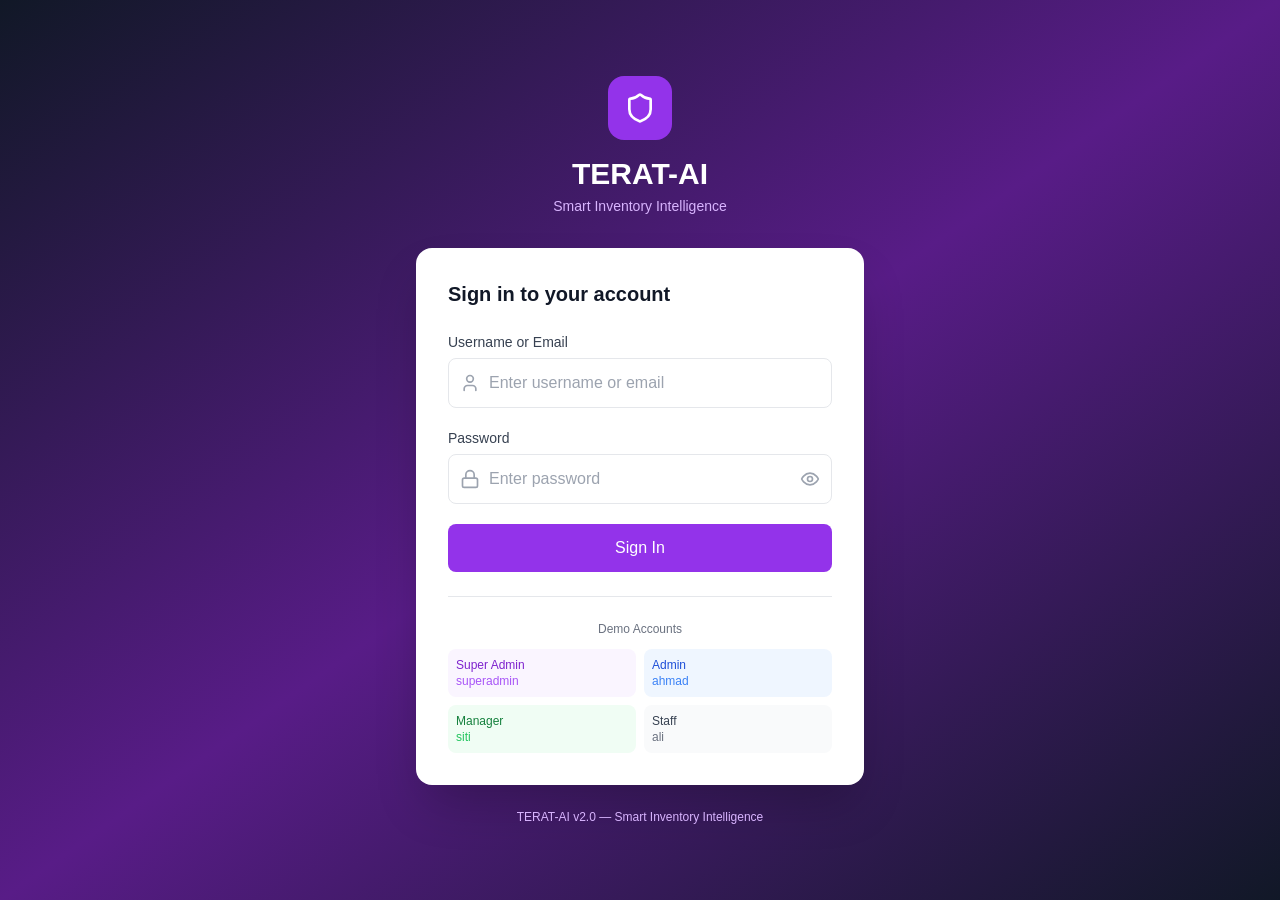
==== teratai/index.html @ 88cf13ba "Add Create Organization modal, gate to Super Admin only" ====
<!DOCTYPE html>
<html lang="en">
  <head>
    <meta charset="UTF-8" />
    <link rel="icon" type="image/svg+xml" href="/teratai/favicon.svg" />
    <meta name="viewport" content="width=device-width, initial-scale=1.0" />
    <title>TERAT-AI V2 - Smart Inventory Intelligence</title>
    <script type="module" crossorigin src="/teratai/assets/index-DJ2nCNmq.js"></script>
    <link rel="stylesheet" crossorigin href="/teratai/assets/index-DhRFrBzZ.css">
  </head>
  <body>
    <div id="root"></div>
  </body>
</html>
---- teratai/assets/index-DhRFrBzZ.css ----
*,:before,:after{--tw-border-spacing-x: 0;--tw-border-spacing-y: 0;--tw-translate-x: 0;--tw-translate-y: 0;--tw-rotate: 0;--tw-skew-x: 0;--tw-skew-y: 0;--tw-scale-x: 1;--tw-scale-y: 1;--tw-pan-x: ;--tw-pan-y: ;--tw-pinch-zoom: ;--tw-scroll-snap-strictness: proximity;--tw-gradient-from-position: ;--tw-gradient-via-position: ;--tw-gradient-to-position: ;--tw-ordinal: ;--tw-slashed-zero: ;--tw-numeric-figure: ;--tw-numeric-spacing: ;--tw-numeric-fraction: ;--tw-ring-inset: ;--tw-ring-offset-width: 0px;--tw-ring-offset-color: #fff;--tw-ring-color: rgb(59 130 246 / .5);--tw-ring-offset-shadow: 0 0 #0000;--tw-ring-shadow: 0 0 #0000;--tw-shadow: 0 0 #0000;--tw-shadow-colored: 0 0 #0000;--tw-blur: ;--tw-brightness: ;--tw-contrast: ;--tw-grayscale: ;--tw-hue-rotate: ;--tw-invert: ;--tw-saturate: ;--tw-sepia: ;--tw-drop-shadow: ;--tw-backdrop-blur: ;--tw-backdrop-brightness: ;--tw-backdrop-contrast: ;--tw-backdrop-grayscale: ;--tw-backdrop-hue-rotate: ;--tw-backdrop-invert: ;--tw-backdrop-opacity: ;--tw-backdrop-saturate: ;--tw-backdrop-sepia: ;--tw-contain-size: ;--tw-contain-layout: ;--tw-contain-paint: ;--tw-contain-style: }::backdrop{--tw-border-spacing-x: 0;--tw-border-spacing-y: 0;--tw-translate-x: 0;--tw-translate-y: 0;--tw-rotate: 0;--tw-skew-x: 0;--tw-skew-y: 0;--tw-scale-x: 1;--tw-scale-y: 1;--tw-pan-x: ;--tw-pan-y: ;--tw-pinch-zoom: ;--tw-scroll-snap-strictness: proximity;--tw-gradient-from-position: ;--tw-gradient-via-position: ;--tw-gradient-to-position: ;--tw-ordinal: ;--tw-slashed-zero: ;--tw-numeric-figure: ;--tw-numeric-spacing: ;--tw-numeric-fraction: ;--tw-ring-inset: ;--tw-ring-offset-width: 0px;--tw-ring-offset-color: #fff;--tw-ring-color: rgb(59 130 246 / .5);--tw-ring-offset-shadow: 0 0 #0000;--tw-ring-shadow: 0 0 #0000;--tw-shadow: 0 0 #0000;--tw-shadow-colored: 0 0 #0000;--tw-blur: ;--tw-brightness: ;--tw-contrast: ;--tw-grayscale: ;--tw-hue-rotate: ;--tw-invert: ;--tw-saturate: ;--tw-sepia: ;--tw-drop-shadow: ;--tw-backdrop-blur: ;--tw-backdrop-brightness: ;--tw-backdrop-contrast: ;--tw-backdrop-grayscale: ;--tw-backdrop-hue-rotate: ;--tw-backdrop-invert: ;--tw-backdrop-opacity: ;--tw-backdrop-saturate: ;--tw-backdrop-sepia: ;--tw-contain-size: ;--tw-contain-layout: ;--tw-contain-paint: ;--tw-contain-style: }*,:before,:after{box-sizing:border-box;border-width:0;border-style:solid;border-color:#e5e7eb}:before,:after{--tw-content: ""}html,:host{line-height:1.5;-webkit-text-size-adjust:100%;-moz-tab-size:4;-o-tab-size:4;tab-size:4;font-family:ui-sans-serif,system-ui,sans-serif,"Apple Color Emoji","Segoe UI Emoji",Segoe UI Symbol,"Noto Color Emoji";font-feature-settings:normal;font-variation-settings:normal;-webkit-tap-highlight-color:transparent}body{margin:0;line-height:inherit}hr{height:0;color:inherit;border-top-width:1px}abbr:where([title]){-webkit-text-decoration:underline dotted;text-decoration:underline dotted}h1,h2,h3,h4,h5,h6{font-size:inherit;font-weight:inherit}a{color:inherit;text-decoration:inherit}b,strong{font-weight:bolder}code,kbd,samp,pre{font-family:ui-monospace,SFMono-Regular,Menlo,Monaco,Consolas,Liberation Mono,Courier New,monospace;font-feature-settings:normal;font-variation-settings:normal;font-size:1em}small{font-size:80%}sub,sup{font-size:75%;line-height:0;position:relative;vertical-align:baseline}sub{bottom:-.25em}sup{top:-.5em}table{text-indent:0;border-color:inherit;border-collapse:collapse}button,input,optgroup,select,textarea{font-family:inherit;font-feature-settings:inherit;font-variation-settings:inherit;font-size:100%;font-weight:inherit;line-height:inherit;letter-spacing:inherit;color:inherit;margin:0;padding:0}button,select{text-transform:none}button,input:where([type=button]),input:where([type=reset]),input:where([type=submit]){-webkit-appearance:button;background-color:transparent;background-image:none}:-moz-focusring{outline:auto}:-moz-ui-invalid{box-shadow:none}progress{vertical-align:baseline}::-webkit-inner-spin-button,::-webkit-outer-spin-button{height:auto}[type=search]{-webkit-appearance:textfield;outline-offset:-2px}::-webkit-search-decoration{-webkit-appearance:none}::-webkit-file-upload-button{-webkit-appearance:button;font:inherit}summary{display:list-item}blockquote,dl,dd,h1,h2,h3,h4,h5,h6,hr,figure,p,pre{margin:0}fieldset{margin:0;padding:0}legend{padding:0}ol,ul,menu{list-style:none;margin:0;padding:0}dialog{padding:0}textarea{resize:vertical}input::-moz-placeholder,textarea::-moz-placeholder{opacity:1;color:#9ca3af}input::placeholder,textarea::placeholder{opacity:1;color:#9ca3af}button,[role=button]{cursor:pointer}:disabled{cursor:default}img,svg,video,canvas,audio,iframe,embed,object{display:block;vertical-align:middle}img,video{max-width:100%;height:auto}[hidden]:where(:not([hidden=until-found])){display:none}.sr-only{position:absolute;width:1px;height:1px;padding:0;margin:-1px;overflow:hidden;clip:rect(0,0,0,0);white-space:nowrap;border-width:0}.pointer-events-none{pointer-events:none}.visible{visibility:visible}.fixed{position:fixed}.absolute{position:absolute}.relative{position:relative}.sticky{position:sticky}.inset-0{top:0;right:0;bottom:0;left:0}.-right-1{right:-.25rem}.-top-1{top:-.25rem}.bottom-6{bottom:1.5rem}.left-0{left:0}.left-3{left:.75rem}.right-2{right:.5rem}.right-3{right:.75rem}.right-6{right:1.5rem}.top-0{top:0}.top-1\/2{top:50%}.z-40{z-index:40}.z-50{z-index:50}.mx-0\.5{margin-left:.125rem;margin-right:.125rem}.mx-4{margin-left:1rem;margin-right:1rem}.mx-auto{margin-left:auto;margin-right:auto}.mb-1{margin-bottom:.25rem}.mb-1\.5{margin-bottom:.375rem}.mb-2{margin-bottom:.5rem}.mb-3{margin-bottom:.75rem}.mb-4{margin-bottom:1rem}.mb-6{margin-bottom:1.5rem}.mb-8{margin-bottom:2rem}.ml-1{margin-left:.25rem}.ml-11{margin-left:2.75rem}.ml-2{margin-left:.5rem}.ml-auto{margin-left:auto}.mr-1{margin-right:.25rem}.mt-0\.5{margin-top:.125rem}.mt-1{margin-top:.25rem}.mt-2{margin-top:.5rem}.mt-3{margin-top:.75rem}.mt-4{margin-top:1rem}.mt-6{margin-top:1.5rem}.block{display:block}.inline-block{display:inline-block}.inline{display:inline}.flex{display:flex}.inline-flex{display:inline-flex}.table{display:table}.grid{display:grid}.hidden{display:none}.aspect-square{aspect-ratio:1 / 1}.h-10{height:2.5rem}.h-12{height:3rem}.h-14{height:3.5rem}.h-16{height:4rem}.h-2{height:.5rem}.h-2\.5{height:.625rem}.h-28{height:7rem}.h-3{height:.75rem}.h-3\.5{height:.875rem}.h-4{height:1rem}.h-5{height:1.25rem}.h-56{height:14rem}.h-6{height:1.5rem}.h-64{height:16rem}.h-8{height:2rem}.h-9{height:2.25rem}.h-\[calc\(100\%-220px\)\]{height:calc(100% - 220px)}.h-full{height:100%}.max-h-32{max-height:8rem}.max-h-40{max-height:10rem}.max-h-64{max-height:16rem}.max-h-96{max-height:24rem}.max-h-\[600px\]{max-height:600px}.max-h-\[700px\]{max-height:700px}.max-h-\[80vh\]{max-height:80vh}.max-h-\[90vh\]{max-height:90vh}.max-h-\[calc\(90vh-140px\)\]{max-height:calc(90vh - 140px)}.min-h-0{min-height:0px}.min-h-screen{min-height:100vh}.w-1\/3{width:33.333333%}.w-10{width:2.5rem}.w-11{width:2.75rem}.w-12{width:3rem}.w-14{width:3.5rem}.w-16{width:4rem}.w-2{width:.5rem}.w-2\.5{width:.625rem}.w-20{width:5rem}.w-24{width:6rem}.w-28{width:7rem}.w-3{width:.75rem}.w-3\.5{width:.875rem}.w-4{width:1rem}.w-5{width:1.25rem}.w-6{width:1.5rem}.w-64{width:16rem}.w-8{width:2rem}.w-9{width:2.25rem}.w-fit{width:-moz-fit-content;width:fit-content}.w-full{width:100%}.min-w-0{min-width:0px}.min-w-\[1\.5rem\]{min-width:1.5rem}.min-w-\[200px\]{min-width:200px}.min-w-full{min-width:100%}.max-w-2xl{max-width:42rem}.max-w-3xl{max-width:48rem}.max-w-\[150px\]{max-width:150px}.max-w-lg{max-width:32rem}.max-w-md{max-width:28rem}.flex-1{flex:1 1 0%}.flex-shrink-0{flex-shrink:0}.-translate-x-full{--tw-translate-x: -100%;transform:translate(var(--tw-translate-x),var(--tw-translate-y)) rotate(var(--tw-rotate)) skew(var(--tw-skew-x)) skewY(var(--tw-skew-y)) scaleX(var(--tw-scale-x)) scaleY(var(--tw-scale-y))}.-translate-y-1\/2{--tw-translate-y: -50%;transform:translate(var(--tw-translate-x),var(--tw-translate-y)) rotate(var(--tw-rotate)) skew(var(--tw-skew-x)) skewY(var(--tw-skew-y)) scaleX(var(--tw-scale-x)) scaleY(var(--tw-scale-y))}.translate-x-0{--tw-translate-x: 0px;transform:translate(var(--tw-translate-x),var(--tw-translate-y)) rotate(var(--tw-rotate)) skew(var(--tw-skew-x)) skewY(var(--tw-skew-y)) scaleX(var(--tw-scale-x)) scaleY(var(--tw-scale-y))}.translate-x-1{--tw-translate-x: .25rem;transform:translate(var(--tw-translate-x),var(--tw-translate-y)) rotate(var(--tw-rotate)) skew(var(--tw-skew-x)) skewY(var(--tw-skew-y)) scaleX(var(--tw-scale-x)) scaleY(var(--tw-scale-y))}.translate-x-6{--tw-translate-x: 1.5rem;transform:translate(var(--tw-translate-x),var(--tw-translate-y)) rotate(var(--tw-rotate)) skew(var(--tw-skew-x)) skewY(var(--tw-skew-y)) scaleX(var(--tw-scale-x)) scaleY(var(--tw-scale-y))}.rotate-180{--tw-rotate: 180deg;transform:translate(var(--tw-translate-x),var(--tw-translate-y)) rotate(var(--tw-rotate)) skew(var(--tw-skew-x)) skewY(var(--tw-skew-y)) scaleX(var(--tw-scale-x)) scaleY(var(--tw-scale-y))}.rotate-45{--tw-rotate: 45deg;transform:translate(var(--tw-translate-x),var(--tw-translate-y)) rotate(var(--tw-rotate)) skew(var(--tw-skew-x)) skewY(var(--tw-skew-y)) scaleX(var(--tw-scale-x)) scaleY(var(--tw-scale-y))}.rotate-90{--tw-rotate: 90deg;transform:translate(var(--tw-translate-x),var(--tw-translate-y)) rotate(var(--tw-rotate)) skew(var(--tw-skew-x)) skewY(var(--tw-skew-y)) scaleX(var(--tw-scale-x)) scaleY(var(--tw-scale-y))}.transform{transform:translate(var(--tw-translate-x),var(--tw-translate-y)) rotate(var(--tw-rotate)) skew(var(--tw-skew-x)) skewY(var(--tw-skew-y)) scaleX(var(--tw-scale-x)) scaleY(var(--tw-scale-y))}@keyframes pulse{50%{opacity:.5}}.animate-pulse{animation:pulse 2s cubic-bezier(.4,0,.6,1) infinite}@keyframes spin{to{transform:rotate(360deg)}}.animate-spin{animation:spin 1s linear infinite}.cursor-not-allowed{cursor:not-allowed}.cursor-pointer{cursor:pointer}.resize-none{resize:none}.appearance-none{-webkit-appearance:none;-moz-appearance:none;appearance:none}.grid-cols-1{grid-template-columns:repeat(1,minmax(0,1fr))}.grid-cols-2{grid-template-columns:repeat(2,minmax(0,1fr))}.grid-cols-3{grid-template-columns:repeat(3,minmax(0,1fr))}.grid-cols-4{grid-template-columns:repeat(4,minmax(0,1fr))}.flex-col{flex-direction:column}.flex-wrap{flex-wrap:wrap}.items-start{align-items:flex-start}.items-center{align-items:center}.justify-end{justify-content:flex-end}.justify-center{justify-content:center}.justify-between{justify-content:space-between}.gap-1{gap:.25rem}.gap-1\.5{gap:.375rem}.gap-2{gap:.5rem}.gap-3{gap:.75rem}.gap-4{gap:1rem}.gap-6{gap:1.5rem}.space-y-1>:not([hidden])~:not([hidden]){--tw-space-y-reverse: 0;margin-top:calc(.25rem * calc(1 - var(--tw-space-y-reverse)));margin-bottom:calc(.25rem * var(--tw-space-y-reverse))}.space-y-2>:not([hidden])~:not([hidden]){--tw-space-y-reverse: 0;margin-top:calc(.5rem * calc(1 - var(--tw-space-y-reverse)));margin-bottom:calc(.5rem * var(--tw-space-y-reverse))}.space-y-2\.5>:not([hidden])~:not([hidden]){--tw-space-y-reverse: 0;margin-top:calc(.625rem * calc(1 - var(--tw-space-y-reverse)));margin-bottom:calc(.625rem * var(--tw-space-y-reverse))}.space-y-3>:not([hidden])~:not([hidden]){--tw-space-y-reverse: 0;margin-top:calc(.75rem * calc(1 - var(--tw-space-y-reverse)));margin-bottom:calc(.75rem * var(--tw-space-y-reverse))}.space-y-4>:not([hidden])~:not([hidden]){--tw-space-y-reverse: 0;margin-top:calc(1rem * calc(1 - var(--tw-space-y-reverse)));margin-bottom:calc(1rem * var(--tw-space-y-reverse))}.space-y-5>:not([hidden])~:not([hidden]){--tw-space-y-reverse: 0;margin-top:calc(1.25rem * calc(1 - var(--tw-space-y-reverse)));margin-bottom:calc(1.25rem * var(--tw-space-y-reverse))}.space-y-6>:not([hidden])~:not([hidden]){--tw-space-y-reverse: 0;margin-top:calc(1.5rem * calc(1 - var(--tw-space-y-reverse)));margin-bottom:calc(1.5rem * var(--tw-space-y-reverse))}.divide-y>:not([hidden])~:not([hidden]){--tw-divide-y-reverse: 0;border-top-width:calc(1px * calc(1 - var(--tw-divide-y-reverse)));border-bottom-width:calc(1px * var(--tw-divide-y-reverse))}.divide-gray-100>:not([hidden])~:not([hidden]){--tw-divide-opacity: 1;border-color:rgb(243 244 246 / var(--tw-divide-opacity, 1))}.divide-gray-200>:not([hidden])~:not([hidden]){--tw-divide-opacity: 1;border-color:rgb(229 231 235 / var(--tw-divide-opacity, 1))}.overflow-auto{overflow:auto}.overflow-hidden{overflow:hidden}.overflow-x-auto{overflow-x:auto}.overflow-y-auto{overflow-y:auto}.truncate{overflow:hidden;text-overflow:ellipsis;white-space:nowrap}.whitespace-nowrap{white-space:nowrap}.break-all{word-break:break-all}.rounded{border-radius:.25rem}.rounded-2xl{border-radius:1rem}.rounded-full{border-radius:9999px}.rounded-lg{border-radius:.5rem}.rounded-xl{border-radius:.75rem}.border{border-width:1px}.border-2{border-width:2px}.border-b{border-bottom-width:1px}.border-b-2{border-bottom-width:2px}.border-l-2{border-left-width:2px}.border-r{border-right-width:1px}.border-t{border-top-width:1px}.border-dashed{border-style:dashed}.border-amber-200{--tw-border-opacity: 1;border-color:rgb(253 230 138 / var(--tw-border-opacity, 1))}.border-blue-200{--tw-border-opacity: 1;border-color:rgb(191 219 254 / var(--tw-border-opacity, 1))}.border-gray-100{--tw-border-opacity: 1;border-color:rgb(243 244 246 / var(--tw-border-opacity, 1))}.border-gray-200{--tw-border-opacity: 1;border-color:rgb(229 231 235 / var(--tw-border-opacity, 1))}.border-gray-200\/50{border-color:#e5e7eb80}.border-gray-300{--tw-border-opacity: 1;border-color:rgb(209 213 219 / var(--tw-border-opacity, 1))}.border-green-200{--tw-border-opacity: 1;border-color:rgb(187 247 208 / var(--tw-border-opacity, 1))}.border-orange-200{--tw-border-opacity: 1;border-color:rgb(254 215 170 / var(--tw-border-opacity, 1))}.border-primary-300{--tw-border-opacity: 1;border-color:rgb(125 211 252 / var(--tw-border-opacity, 1))}.border-primary-500{--tw-border-opacity: 1;border-color:rgb(14 165 233 / var(--tw-border-opacity, 1))}.border-purple-200{--tw-border-opacity: 1;border-color:rgb(233 213 255 / var(--tw-border-opacity, 1))}.border-purple-600{--tw-border-opacity: 1;border-color:rgb(147 51 234 / var(--tw-border-opacity, 1))}.border-red-200{--tw-border-opacity: 1;border-color:rgb(254 202 202 / var(--tw-border-opacity, 1))}.border-transparent{border-color:transparent}.border-l-purple-600{--tw-border-opacity: 1;border-left-color:rgb(147 51 234 / var(--tw-border-opacity, 1))}.bg-amber-100{--tw-bg-opacity: 1;background-color:rgb(254 243 199 / var(--tw-bg-opacity, 1))}.bg-amber-50{--tw-bg-opacity: 1;background-color:rgb(255 251 235 / var(--tw-bg-opacity, 1))}.bg-amber-500{--tw-bg-opacity: 1;background-color:rgb(245 158 11 / var(--tw-bg-opacity, 1))}.bg-amber-600{--tw-bg-opacity: 1;background-color:rgb(217 119 6 / var(--tw-bg-opacity, 1))}.bg-black\/50{background-color:#00000080}.bg-blue-100{--tw-bg-opacity: 1;background-color:rgb(219 234 254 / var(--tw-bg-opacity, 1))}.bg-blue-50{--tw-bg-opacity: 1;background-color:rgb(239 246 255 / var(--tw-bg-opacity, 1))}.bg-blue-500{--tw-bg-opacity: 1;background-color:rgb(59 130 246 / var(--tw-bg-opacity, 1))}.bg-blue-600{--tw-bg-opacity: 1;background-color:rgb(37 99 235 / var(--tw-bg-opacity, 1))}.bg-cyan-50{--tw-bg-opacity: 1;background-color:rgb(236 254 255 / var(--tw-bg-opacity, 1))}.bg-gray-100{--tw-bg-opacity: 1;background-color:rgb(243 244 246 / var(--tw-bg-opacity, 1))}.bg-gray-200{--tw-bg-opacity: 1;background-color:rgb(229 231 235 / var(--tw-bg-opacity, 1))}.bg-gray-300{--tw-bg-opacity: 1;background-color:rgb(209 213 219 / var(--tw-bg-opacity, 1))}.bg-gray-400{--tw-bg-opacity: 1;background-color:rgb(156 163 175 / var(--tw-bg-opacity, 1))}.bg-gray-50{--tw-bg-opacity: 1;background-color:rgb(249 250 251 / var(--tw-bg-opacity, 1))}.bg-gray-50\/50{background-color:#f9fafb80}.bg-gray-600{--tw-bg-opacity: 1;background-color:rgb(75 85 99 / var(--tw-bg-opacity, 1))}.bg-gray-700{--tw-bg-opacity: 1;background-color:rgb(55 65 81 / var(--tw-bg-opacity, 1))}.bg-green-100{--tw-bg-opacity: 1;background-color:rgb(220 252 231 / var(--tw-bg-opacity, 1))}.bg-green-50{--tw-bg-opacity: 1;background-color:rgb(240 253 244 / var(--tw-bg-opacity, 1))}.bg-green-500{--tw-bg-opacity: 1;background-color:rgb(34 197 94 / var(--tw-bg-opacity, 1))}.bg-green-600{--tw-bg-opacity: 1;background-color:rgb(22 163 74 / var(--tw-bg-opacity, 1))}.bg-indigo-100{--tw-bg-opacity: 1;background-color:rgb(224 231 255 / var(--tw-bg-opacity, 1))}.bg-indigo-50{--tw-bg-opacity: 1;background-color:rgb(238 242 255 / var(--tw-bg-opacity, 1))}.bg-indigo-500{--tw-bg-opacity: 1;background-color:rgb(99 102 241 / var(--tw-bg-opacity, 1))}.bg-orange-100{--tw-bg-opacity: 1;background-color:rgb(255 237 213 / var(--tw-bg-opacity, 1))}.bg-orange-50{--tw-bg-opacity: 1;background-color:rgb(255 247 237 / var(--tw-bg-opacity, 1))}.bg-orange-500{--tw-bg-opacity: 1;background-color:rgb(249 115 22 / var(--tw-bg-opacity, 1))}.bg-orange-600{--tw-bg-opacity: 1;background-color:rgb(234 88 12 / var(--tw-bg-opacity, 1))}.bg-pink-500{--tw-bg-opacity: 1;background-color:rgb(236 72 153 / var(--tw-bg-opacity, 1))}.bg-primary-100{--tw-bg-opacity: 1;background-color:rgb(224 242 254 / var(--tw-bg-opacity, 1))}.bg-primary-50{--tw-bg-opacity: 1;background-color:rgb(240 249 255 / var(--tw-bg-opacity, 1))}.bg-primary-50\/50{background-color:#f0f9ff80}.bg-primary-500{--tw-bg-opacity: 1;background-color:rgb(14 165 233 / var(--tw-bg-opacity, 1))}.bg-primary-600{--tw-bg-opacity: 1;background-color:rgb(2 132 199 / var(--tw-bg-opacity, 1))}.bg-purple-100{--tw-bg-opacity: 1;background-color:rgb(243 232 255 / var(--tw-bg-opacity, 1))}.bg-purple-50{--tw-bg-opacity: 1;background-color:rgb(250 245 255 / var(--tw-bg-opacity, 1))}.bg-purple-500{--tw-bg-opacity: 1;background-color:rgb(168 85 247 / var(--tw-bg-opacity, 1))}.bg-purple-600{--tw-bg-opacity: 1;background-color:rgb(147 51 234 / var(--tw-bg-opacity, 1))}.bg-red-100{--tw-bg-opacity: 1;background-color:rgb(254 226 226 / var(--tw-bg-opacity, 1))}.bg-red-50{--tw-bg-opacity: 1;background-color:rgb(254 242 242 / var(--tw-bg-opacity, 1))}.bg-red-500{--tw-bg-opacity: 1;background-color:rgb(239 68 68 / var(--tw-bg-opacity, 1))}.bg-red-600{--tw-bg-opacity: 1;background-color:rgb(220 38 38 / var(--tw-bg-opacity, 1))}.bg-teal-50{--tw-bg-opacity: 1;background-color:rgb(240 253 250 / var(--tw-bg-opacity, 1))}.bg-teal-500{--tw-bg-opacity: 1;background-color:rgb(20 184 166 / var(--tw-bg-opacity, 1))}.bg-white{--tw-bg-opacity: 1;background-color:rgb(255 255 255 / var(--tw-bg-opacity, 1))}.bg-yellow-100{--tw-bg-opacity: 1;background-color:rgb(254 249 195 / var(--tw-bg-opacity, 1))}.bg-yellow-500{--tw-bg-opacity: 1;background-color:rgb(234 179 8 / var(--tw-bg-opacity, 1))}.bg-gradient-to-br{background-image:linear-gradient(to bottom right,var(--tw-gradient-stops))}.bg-gradient-to-r{background-image:linear-gradient(to right,var(--tw-gradient-stops))}.from-gray-900{--tw-gradient-from: #111827 var(--tw-gradient-from-position);--tw-gradient-to: rgb(17 24 39 / 0) var(--tw-gradient-to-position);--tw-gradient-stops: var(--tw-gradient-from), var(--tw-gradient-to)}.from-primary-600{--tw-gradient-from: #0284c7 var(--tw-gradient-from-position);--tw-gradient-to: rgb(2 132 199 / 0) var(--tw-gradient-to-position);--tw-gradient-stops: var(--tw-gradient-from), var(--tw-gradient-to)}.via-purple-900{--tw-gradient-to: rgb(88 28 135 / 0) var(--tw-gradient-to-position);--tw-gradient-stops: var(--tw-gradient-from), #581c87 var(--tw-gradient-via-position), var(--tw-gradient-to)}.to-gray-900{--tw-gradient-to: #111827 var(--tw-gradient-to-position)}.to-primary-700{--tw-gradient-to: #0369a1 var(--tw-gradient-to-position)}.object-cover{-o-object-fit:cover;object-fit:cover}.p-1\.5{padding:.375rem}.p-2{padding:.5rem}.p-3{padding:.75rem}.p-4{padding:1rem}.p-5{padding:1.25rem}.p-6{padding:1.5rem}.p-8{padding:2rem}.px-1{padding-left:.25rem;padding-right:.25rem}.px-1\.5{padding-left:.375rem;padding-right:.375rem}.px-2{padding-left:.5rem;padding-right:.5rem}.px-2\.5{padding-left:.625rem;padding-right:.625rem}.px-3{padding-left:.75rem;padding-right:.75rem}.px-4{padding-left:1rem;padding-right:1rem}.px-5{padding-left:1.25rem;padding-right:1.25rem}.px-6{padding-left:1.5rem;padding-right:1.5rem}.py-0\.5{padding-top:.125rem;padding-bottom:.125rem}.py-1{padding-top:.25rem;padding-bottom:.25rem}.py-1\.5{padding-top:.375rem;padding-bottom:.375rem}.py-12{padding-top:3rem;padding-bottom:3rem}.py-2{padding-top:.5rem;padding-bottom:.5rem}.py-2\.5{padding-top:.625rem;padding-bottom:.625rem}.py-3{padding-top:.75rem;padding-bottom:.75rem}.py-4{padding-top:1rem;padding-bottom:1rem}.py-6{padding-top:1.5rem;padding-bottom:1.5rem}.py-8{padding-top:2rem;padding-bottom:2rem}.pb-4{padding-bottom:1rem}.pl-10{padding-left:2.5rem}.pl-9{padding-left:2.25rem}.pr-10{padding-right:2.5rem}.pr-12{padding-right:3rem}.pr-4{padding-right:1rem}.pr-8{padding-right:2rem}.pt-1{padding-top:.25rem}.pt-2{padding-top:.5rem}.pt-20{padding-top:5rem}.pt-3{padding-top:.75rem}.pt-4{padding-top:1rem}.pt-6{padding-top:1.5rem}.text-left{text-align:left}.text-center{text-align:center}.text-right{text-align:right}.font-mono{font-family:ui-monospace,SFMono-Regular,Menlo,Monaco,Consolas,Liberation Mono,Courier New,monospace}.text-2xl{font-size:1.5rem;line-height:2rem}.text-3xl{font-size:1.875rem;line-height:2.25rem}.text-\[10px\]{font-size:10px}.text-\[11px\]{font-size:11px}.text-base{font-size:1rem;line-height:1.5rem}.text-lg{font-size:1.125rem;line-height:1.75rem}.text-sm{font-size:.875rem;line-height:1.25rem}.text-xl{font-size:1.25rem;line-height:1.75rem}.text-xs{font-size:.75rem;line-height:1rem}.font-bold{font-weight:700}.font-medium{font-weight:500}.font-normal{font-weight:400}.font-semibold{font-weight:600}.uppercase{text-transform:uppercase}.normal-case{text-transform:none}.tracking-wider{letter-spacing:.05em}.text-amber-500{--tw-text-opacity: 1;color:rgb(245 158 11 / var(--tw-text-opacity, 1))}.text-amber-600{--tw-text-opacity: 1;color:rgb(217 119 6 / var(--tw-text-opacity, 1))}.text-amber-700{--tw-text-opacity: 1;color:rgb(180 83 9 / var(--tw-text-opacity, 1))}.text-amber-800{--tw-text-opacity: 1;color:rgb(146 64 14 / var(--tw-text-opacity, 1))}.text-blue-500{--tw-text-opacity: 1;color:rgb(59 130 246 / var(--tw-text-opacity, 1))}.text-blue-600{--tw-text-opacity: 1;color:rgb(37 99 235 / var(--tw-text-opacity, 1))}.text-blue-700{--tw-text-opacity: 1;color:rgb(29 78 216 / var(--tw-text-opacity, 1))}.text-blue-800{--tw-text-opacity: 1;color:rgb(30 64 175 / var(--tw-text-opacity, 1))}.text-blue-900{--tw-text-opacity: 1;color:rgb(30 58 138 / var(--tw-text-opacity, 1))}.text-cyan-500{--tw-text-opacity: 1;color:rgb(6 182 212 / var(--tw-text-opacity, 1))}.text-cyan-600{--tw-text-opacity: 1;color:rgb(8 145 178 / var(--tw-text-opacity, 1))}.text-gray-300{--tw-text-opacity: 1;color:rgb(209 213 219 / var(--tw-text-opacity, 1))}.text-gray-400{--tw-text-opacity: 1;color:rgb(156 163 175 / var(--tw-text-opacity, 1))}.text-gray-500{--tw-text-opacity: 1;color:rgb(107 114 128 / var(--tw-text-opacity, 1))}.text-gray-600{--tw-text-opacity: 1;color:rgb(75 85 99 / var(--tw-text-opacity, 1))}.text-gray-700{--tw-text-opacity: 1;color:rgb(55 65 81 / var(--tw-text-opacity, 1))}.text-gray-800{--tw-text-opacity: 1;color:rgb(31 41 55 / var(--tw-text-opacity, 1))}.text-gray-900{--tw-text-opacity: 1;color:rgb(17 24 39 / var(--tw-text-opacity, 1))}.text-green-500{--tw-text-opacity: 1;color:rgb(34 197 94 / var(--tw-text-opacity, 1))}.text-green-600{--tw-text-opacity: 1;color:rgb(22 163 74 / var(--tw-text-opacity, 1))}.text-green-700{--tw-text-opacity: 1;color:rgb(21 128 61 / var(--tw-text-opacity, 1))}.text-green-800{--tw-text-opacity: 1;color:rgb(22 101 52 / var(--tw-text-opacity, 1))}.text-indigo-500{--tw-text-opacity: 1;color:rgb(99 102 241 / var(--tw-text-opacity, 1))}.text-indigo-600{--tw-text-opacity: 1;color:rgb(79 70 229 / var(--tw-text-opacity, 1))}.text-orange-600{--tw-text-opacity: 1;color:rgb(234 88 12 / var(--tw-text-opacity, 1))}.text-orange-800{--tw-text-opacity: 1;color:rgb(154 52 18 / var(--tw-text-opacity, 1))}.text-orange-900{--tw-text-opacity: 1;color:rgb(124 45 18 / var(--tw-text-opacity, 1))}.text-primary-100{--tw-text-opacity: 1;color:rgb(224 242 254 / var(--tw-text-opacity, 1))}.text-primary-500{--tw-text-opacity: 1;color:rgb(14 165 233 / var(--tw-text-opacity, 1))}.text-primary-600{--tw-text-opacity: 1;color:rgb(2 132 199 / var(--tw-text-opacity, 1))}.text-primary-700{--tw-text-opacity: 1;color:rgb(3 105 161 / var(--tw-text-opacity, 1))}.text-purple-300{--tw-text-opacity: 1;color:rgb(216 180 254 / var(--tw-text-opacity, 1))}.text-purple-500{--tw-text-opacity: 1;color:rgb(168 85 247 / var(--tw-text-opacity, 1))}.text-purple-600{--tw-text-opacity: 1;color:rgb(147 51 234 / var(--tw-text-opacity, 1))}.text-purple-700{--tw-text-opacity: 1;color:rgb(126 34 206 / var(--tw-text-opacity, 1))}.text-purple-800{--tw-text-opacity: 1;color:rgb(107 33 168 / var(--tw-text-opacity, 1))}.text-purple-900{--tw-text-opacity: 1;color:rgb(88 28 135 / var(--tw-text-opacity, 1))}.text-red-200{--tw-text-opacity: 1;color:rgb(254 202 202 / var(--tw-text-opacity, 1))}.text-red-400{--tw-text-opacity: 1;color:rgb(248 113 113 / var(--tw-text-opacity, 1))}.text-red-500{--tw-text-opacity: 1;color:rgb(239 68 68 / var(--tw-text-opacity, 1))}.text-red-600{--tw-text-opacity: 1;color:rgb(220 38 38 / var(--tw-text-opacity, 1))}.text-red-700{--tw-text-opacity: 1;color:rgb(185 28 28 / var(--tw-text-opacity, 1))}.text-red-800{--tw-text-opacity: 1;color:rgb(153 27 27 / var(--tw-text-opacity, 1))}.text-red-900{--tw-text-opacity: 1;color:rgb(127 29 29 / var(--tw-text-opacity, 1))}.text-teal-600{--tw-text-opacity: 1;color:rgb(13 148 136 / var(--tw-text-opacity, 1))}.text-white{--tw-text-opacity: 1;color:rgb(255 255 255 / var(--tw-text-opacity, 1))}.text-yellow-700{--tw-text-opacity: 1;color:rgb(161 98 7 / var(--tw-text-opacity, 1))}.opacity-25{opacity:.25}.opacity-50{opacity:.5}.opacity-75{opacity:.75}.shadow-2xl{--tw-shadow: 0 25px 50px -12px rgb(0 0 0 / .25);--tw-shadow-colored: 0 25px 50px -12px var(--tw-shadow-color);box-shadow:var(--tw-ring-offset-shadow, 0 0 #0000),var(--tw-ring-shadow, 0 0 #0000),var(--tw-shadow)}.shadow-lg{--tw-shadow: 0 10px 15px -3px rgb(0 0 0 / .1), 0 4px 6px -4px rgb(0 0 0 / .1);--tw-shadow-colored: 0 10px 15px -3px var(--tw-shadow-color), 0 4px 6px -4px var(--tw-shadow-color);box-shadow:var(--tw-ring-offset-shadow, 0 0 #0000),var(--tw-ring-shadow, 0 0 #0000),var(--tw-shadow)}.shadow-sm{--tw-shadow: 0 1px 2px 0 rgb(0 0 0 / .05);--tw-shadow-colored: 0 1px 2px 0 var(--tw-shadow-color);box-shadow:var(--tw-ring-offset-shadow, 0 0 #0000),var(--tw-ring-shadow, 0 0 #0000),var(--tw-shadow)}.shadow-xl{--tw-shadow: 0 20px 25px -5px rgb(0 0 0 / .1), 0 8px 10px -6px rgb(0 0 0 / .1);--tw-shadow-colored: 0 20px 25px -5px var(--tw-shadow-color), 0 8px 10px -6px var(--tw-shadow-color);box-shadow:var(--tw-ring-offset-shadow, 0 0 #0000),var(--tw-ring-shadow, 0 0 #0000),var(--tw-shadow)}.outline-none{outline:2px solid transparent;outline-offset:2px}.filter{filter:var(--tw-blur) var(--tw-brightness) var(--tw-contrast) var(--tw-grayscale) var(--tw-hue-rotate) var(--tw-invert) var(--tw-saturate) var(--tw-sepia) var(--tw-drop-shadow)}.transition-all{transition-property:all;transition-timing-function:cubic-bezier(.4,0,.2,1);transition-duration:.15s}.transition-colors{transition-property:color,background-color,border-color,text-decoration-color,fill,stroke;transition-timing-function:cubic-bezier(.4,0,.2,1);transition-duration:.15s}.transition-opacity{transition-property:opacity;transition-timing-function:cubic-bezier(.4,0,.2,1);transition-duration:.15s}.transition-shadow{transition-property:box-shadow;transition-timing-function:cubic-bezier(.4,0,.2,1);transition-duration:.15s}.transition-transform{transition-property:transform;transition-timing-function:cubic-bezier(.4,0,.2,1);transition-duration:.15s}.duration-200{transition-duration:.2s}.ease-in-out{transition-timing-function:cubic-bezier(.4,0,.2,1)}*{margin:0;padding:0;box-sizing:border-box}body{font-family:Inter,-apple-system,BlinkMacSystemFont,Segoe UI,Roboto,Oxygen,Ubuntu,Cantarell,sans-serif;-webkit-font-smoothing:antialiased;-moz-osx-font-smoothing:grayscale}::-webkit-scrollbar{width:8px;height:8px}::-webkit-scrollbar-track{background:#f1f5f9;border-radius:4px}::-webkit-scrollbar-thumb{background:#cbd5e1;border-radius:4px}::-webkit-scrollbar-thumb:hover{background:#94a3b8}.status-critical{border-width:1px;--tw-border-opacity: 1;border-color:rgb(254 202 202 / var(--tw-border-opacity, 1));--tw-bg-opacity: 1;background-color:rgb(254 226 226 / var(--tw-bg-opacity, 1));--tw-text-opacity: 1;color:rgb(153 27 27 / var(--tw-text-opacity, 1))}.status-attention{border-width:1px;--tw-border-opacity: 1;border-color:rgb(253 230 138 / var(--tw-border-opacity, 1));--tw-bg-opacity: 1;background-color:rgb(254 243 199 / var(--tw-bg-opacity, 1));--tw-text-opacity: 1;color:rgb(146 64 14 / var(--tw-text-opacity, 1))}.status-normal{border-width:1px;--tw-border-opacity: 1;border-color:rgb(187 247 208 / var(--tw-border-opacity, 1));--tw-bg-opacity: 1;background-color:rgb(220 252 231 / var(--tw-bg-opacity, 1));--tw-text-opacity: 1;color:rgb(22 101 52 / var(--tw-text-opacity, 1))}@keyframes fadeIn{0%{opacity:0;transform:translateY(-10px)}to{opacity:1;transform:translateY(0)}}.animate-fade-in{animation:fadeIn .3s ease-out}@keyframes pulse{0%,to{opacity:1}50%{opacity:.5}}.animate-pulse-slow{animation:pulse 2s cubic-bezier(.4,0,.6,1) infinite}.card-hover{transition-property:all;transition-timing-function:cubic-bezier(.4,0,.2,1);transition-duration:.2s}.card-hover:hover{--tw-translate-y: -.125rem;transform:translate(var(--tw-translate-x),var(--tw-translate-y)) rotate(var(--tw-rotate)) skew(var(--tw-skew-x)) skewY(var(--tw-skew-y)) scaleX(var(--tw-scale-x)) scaleY(var(--tw-scale-y));--tw-shadow: 0 4px 6px -1px rgb(0 0 0 / .1), 0 2px 4px -2px rgb(0 0 0 / .1);--tw-shadow-colored: 0 4px 6px -1px var(--tw-shadow-color), 0 2px 4px -2px var(--tw-shadow-color);box-shadow:var(--tw-ring-offset-shadow, 0 0 #0000),var(--tw-ring-shadow, 0 0 #0000),var(--tw-shadow)}.table-row-hover{transition-property:color,background-color,border-color,text-decoration-color,fill,stroke;transition-timing-function:cubic-bezier(.4,0,.2,1);transition-duration:.15s}.table-row-hover:hover{--tw-bg-opacity: 1;background-color:rgb(249 250 251 / var(--tw-bg-opacity, 1))}.btn-transition{transition-property:all;transition-duration:.15s;transition-timing-function:cubic-bezier(.4,0,.2,1)}@media (max-width: 1024px){button,a,[role=button]{min-height:44px;min-width:44px}}@media print{.no-print{display:none!important}body{background:#fff}.print-break{page-break-before:always}}.after\:absolute:after{content:var(--tw-content);position:absolute}.after\:left-\[2px\]:after{content:var(--tw-content);left:2px}.after\:top-\[2px\]:after{content:var(--tw-content);top:2px}.after\:h-5:after{content:var(--tw-content);height:1.25rem}.after\:w-5:after{content:var(--tw-content);width:1.25rem}.after\:rounded-full:after{content:var(--tw-content);border-radius:9999px}.after\:border:after{content:var(--tw-content);border-width:1px}.after\:border-gray-300:after{content:var(--tw-content);--tw-border-opacity: 1;border-color:rgb(209 213 219 / var(--tw-border-opacity, 1))}.after\:bg-white:after{content:var(--tw-content);--tw-bg-opacity: 1;background-color:rgb(255 255 255 / var(--tw-bg-opacity, 1))}.after\:transition-all:after{content:var(--tw-content);transition-property:all;transition-timing-function:cubic-bezier(.4,0,.2,1);transition-duration:.15s}.after\:content-\[\'\'\]:after{--tw-content: "";content:var(--tw-content)}.hover\:border-gray-300:hover{--tw-border-opacity: 1;border-color:rgb(209 213 219 / var(--tw-border-opacity, 1))}.hover\:border-primary-300:hover{--tw-border-opacity: 1;border-color:rgb(125 211 252 / var(--tw-border-opacity, 1))}.hover\:border-primary-500:hover{--tw-border-opacity: 1;border-color:rgb(14 165 233 / var(--tw-border-opacity, 1))}.hover\:bg-amber-100:hover{--tw-bg-opacity: 1;background-color:rgb(254 243 199 / var(--tw-bg-opacity, 1))}.hover\:bg-amber-50:hover{--tw-bg-opacity: 1;background-color:rgb(255 251 235 / var(--tw-bg-opacity, 1))}.hover\:bg-amber-700:hover{--tw-bg-opacity: 1;background-color:rgb(180 83 9 / var(--tw-bg-opacity, 1))}.hover\:bg-blue-100:hover{--tw-bg-opacity: 1;background-color:rgb(219 234 254 / var(--tw-bg-opacity, 1))}.hover\:bg-blue-50:hover{--tw-bg-opacity: 1;background-color:rgb(239 246 255 / var(--tw-bg-opacity, 1))}.hover\:bg-blue-700:hover{--tw-bg-opacity: 1;background-color:rgb(29 78 216 / var(--tw-bg-opacity, 1))}.hover\:bg-gray-100:hover{--tw-bg-opacity: 1;background-color:rgb(243 244 246 / var(--tw-bg-opacity, 1))}.hover\:bg-gray-200:hover{--tw-bg-opacity: 1;background-color:rgb(229 231 235 / var(--tw-bg-opacity, 1))}.hover\:bg-gray-50:hover{--tw-bg-opacity: 1;background-color:rgb(249 250 251 / var(--tw-bg-opacity, 1))}.hover\:bg-gray-700:hover{--tw-bg-opacity: 1;background-color:rgb(55 65 81 / var(--tw-bg-opacity, 1))}.hover\:bg-green-100:hover{--tw-bg-opacity: 1;background-color:rgb(220 252 231 / var(--tw-bg-opacity, 1))}.hover\:bg-green-50:hover{--tw-bg-opacity: 1;background-color:rgb(240 253 244 / var(--tw-bg-opacity, 1))}.hover\:bg-green-700:hover{--tw-bg-opacity: 1;background-color:rgb(21 128 61 / var(--tw-bg-opacity, 1))}.hover\:bg-orange-50:hover{--tw-bg-opacity: 1;background-color:rgb(255 247 237 / var(--tw-bg-opacity, 1))}.hover\:bg-orange-700:hover{--tw-bg-opacity: 1;background-color:rgb(194 65 12 / var(--tw-bg-opacity, 1))}.hover\:bg-primary-100:hover{--tw-bg-opacity: 1;background-color:rgb(224 242 254 / var(--tw-bg-opacity, 1))}.hover\:bg-primary-50:hover{--tw-bg-opacity: 1;background-color:rgb(240 249 255 / var(--tw-bg-opacity, 1))}.hover\:bg-primary-700:hover{--tw-bg-opacity: 1;background-color:rgb(3 105 161 / var(--tw-bg-opacity, 1))}.hover\:bg-purple-100:hover{--tw-bg-opacity: 1;background-color:rgb(243 232 255 / var(--tw-bg-opacity, 1))}.hover\:bg-purple-200:hover{--tw-bg-opacity: 1;background-color:rgb(233 213 255 / var(--tw-bg-opacity, 1))}.hover\:bg-purple-50:hover{--tw-bg-opacity: 1;background-color:rgb(250 245 255 / var(--tw-bg-opacity, 1))}.hover\:bg-purple-700:hover{--tw-bg-opacity: 1;background-color:rgb(126 34 206 / var(--tw-bg-opacity, 1))}.hover\:bg-red-100:hover{--tw-bg-opacity: 1;background-color:rgb(254 226 226 / var(--tw-bg-opacity, 1))}.hover\:bg-red-50:hover{--tw-bg-opacity: 1;background-color:rgb(254 242 242 / var(--tw-bg-opacity, 1))}.hover\:bg-red-700:hover{--tw-bg-opacity: 1;background-color:rgb(185 28 28 / var(--tw-bg-opacity, 1))}.hover\:bg-white:hover{--tw-bg-opacity: 1;background-color:rgb(255 255 255 / var(--tw-bg-opacity, 1))}.hover\:text-amber-600:hover{--tw-text-opacity: 1;color:rgb(217 119 6 / var(--tw-text-opacity, 1))}.hover\:text-amber-800:hover{--tw-text-opacity: 1;color:rgb(146 64 14 / var(--tw-text-opacity, 1))}.hover\:text-blue-600:hover{--tw-text-opacity: 1;color:rgb(37 99 235 / var(--tw-text-opacity, 1))}.hover\:text-blue-800:hover{--tw-text-opacity: 1;color:rgb(30 64 175 / var(--tw-text-opacity, 1))}.hover\:text-gray-600:hover{--tw-text-opacity: 1;color:rgb(75 85 99 / var(--tw-text-opacity, 1))}.hover\:text-gray-700:hover{--tw-text-opacity: 1;color:rgb(55 65 81 / var(--tw-text-opacity, 1))}.hover\:text-gray-900:hover{--tw-text-opacity: 1;color:rgb(17 24 39 / var(--tw-text-opacity, 1))}.hover\:text-green-600:hover{--tw-text-opacity: 1;color:rgb(22 163 74 / var(--tw-text-opacity, 1))}.hover\:text-primary-600:hover{--tw-text-opacity: 1;color:rgb(2 132 199 / var(--tw-text-opacity, 1))}.hover\:text-primary-700:hover{--tw-text-opacity: 1;color:rgb(3 105 161 / var(--tw-text-opacity, 1))}.hover\:text-purple-600:hover{--tw-text-opacity: 1;color:rgb(147 51 234 / var(--tw-text-opacity, 1))}.hover\:text-purple-700:hover{--tw-text-opacity: 1;color:rgb(126 34 206 / var(--tw-text-opacity, 1))}.hover\:text-red-600:hover{--tw-text-opacity: 1;color:rgb(220 38 38 / var(--tw-text-opacity, 1))}.hover\:text-red-800:hover{--tw-text-opacity: 1;color:rgb(153 27 27 / var(--tw-text-opacity, 1))}.hover\:opacity-90:hover{opacity:.9}.hover\:shadow-md:hover{--tw-shadow: 0 4px 6px -1px rgb(0 0 0 / .1), 0 2px 4px -2px rgb(0 0 0 / .1);--tw-shadow-colored: 0 4px 6px -1px var(--tw-shadow-color), 0 2px 4px -2px var(--tw-shadow-color);box-shadow:var(--tw-ring-offset-shadow, 0 0 #0000),var(--tw-ring-shadow, 0 0 #0000),var(--tw-shadow)}.hover\:shadow-sm:hover{--tw-shadow: 0 1px 2px 0 rgb(0 0 0 / .05);--tw-shadow-colored: 0 1px 2px 0 var(--tw-shadow-color);box-shadow:var(--tw-ring-offset-shadow, 0 0 #0000),var(--tw-ring-shadow, 0 0 #0000),var(--tw-shadow)}.focus\:border-primary-500:focus{--tw-border-opacity: 1;border-color:rgb(14 165 233 / var(--tw-border-opacity, 1))}.focus\:border-purple-500:focus{--tw-border-opacity: 1;border-color:rgb(168 85 247 / var(--tw-border-opacity, 1))}.focus\:border-transparent:focus{border-color:transparent}.focus\:outline-none:focus{outline:2px solid transparent;outline-offset:2px}.focus\:ring-2:focus{--tw-ring-offset-shadow: var(--tw-ring-inset) 0 0 0 var(--tw-ring-offset-width) var(--tw-ring-offset-color);--tw-ring-shadow: var(--tw-ring-inset) 0 0 0 calc(2px + var(--tw-ring-offset-width)) var(--tw-ring-color);box-shadow:var(--tw-ring-offset-shadow),var(--tw-ring-shadow),var(--tw-shadow, 0 0 #0000)}.focus\:ring-orange-500:focus{--tw-ring-opacity: 1;--tw-ring-color: rgb(249 115 22 / var(--tw-ring-opacity, 1))}.focus\:ring-primary-500:focus{--tw-ring-opacity: 1;--tw-ring-color: rgb(14 165 233 / var(--tw-ring-opacity, 1))}.focus\:ring-purple-500:focus{--tw-ring-opacity: 1;--tw-ring-color: rgb(168 85 247 / var(--tw-ring-opacity, 1))}.focus\:ring-offset-2:focus{--tw-ring-offset-width: 2px}.disabled\:cursor-not-allowed:disabled{cursor:not-allowed}.disabled\:bg-gray-100:disabled{--tw-bg-opacity: 1;background-color:rgb(243 244 246 / var(--tw-bg-opacity, 1))}.disabled\:opacity-50:disabled{opacity:.5}.disabled\:opacity-60:disabled{opacity:.6}.group:hover .group-hover\:text-purple-600{--tw-text-opacity: 1;color:rgb(147 51 234 / var(--tw-text-opacity, 1))}.peer:checked~.peer-checked\:bg-primary-600{--tw-bg-opacity: 1;background-color:rgb(2 132 199 / var(--tw-bg-opacity, 1))}.peer:checked~.peer-checked\:after\:translate-x-full:after{content:var(--tw-content);--tw-translate-x: 100%;transform:translate(var(--tw-translate-x),var(--tw-translate-y)) rotate(var(--tw-rotate)) skew(var(--tw-skew-x)) skewY(var(--tw-skew-y)) scaleX(var(--tw-scale-x)) scaleY(var(--tw-scale-y))}.peer:checked~.peer-checked\:after\:border-white:after{content:var(--tw-content);--tw-border-opacity: 1;border-color:rgb(255 255 255 / var(--tw-border-opacity, 1))}.peer:focus~.peer-focus\:outline-none{outline:2px solid transparent;outline-offset:2px}.peer:focus~.peer-focus\:ring-4{--tw-ring-offset-shadow: var(--tw-ring-inset) 0 0 0 var(--tw-ring-offset-width) var(--tw-ring-offset-color);--tw-ring-shadow: var(--tw-ring-inset) 0 0 0 calc(4px + var(--tw-ring-offset-width)) var(--tw-ring-color);box-shadow:var(--tw-ring-offset-shadow),var(--tw-ring-shadow),var(--tw-shadow, 0 0 #0000)}.peer:focus~.peer-focus\:ring-primary-300{--tw-ring-opacity: 1;--tw-ring-color: rgb(125 211 252 / var(--tw-ring-opacity, 1))}@media (min-width: 640px){.sm\:grid-cols-2{grid-template-columns:repeat(2,minmax(0,1fr))}.sm\:grid-cols-3{grid-template-columns:repeat(3,minmax(0,1fr))}.sm\:grid-cols-4{grid-template-columns:repeat(4,minmax(0,1fr))}.sm\:flex-row{flex-direction:row}.sm\:items-center{align-items:center}.sm\:justify-between{justify-content:space-between}}@media (min-width: 768px){.md\:grid-cols-2{grid-template-columns:repeat(2,minmax(0,1fr))}.md\:grid-cols-3{grid-template-columns:repeat(3,minmax(0,1fr))}}@media (min-width: 1024px){.lg\:bottom-8{bottom:2rem}.lg\:right-8{right:2rem}.lg\:col-span-2{grid-column:span 2 / span 2}.lg\:ml-64{margin-left:16rem}.lg\:block{display:block}.lg\:table-cell{display:table-cell}.lg\:hidden{display:none}.lg\:translate-x-0{--tw-translate-x: 0px;transform:translate(var(--tw-translate-x),var(--tw-translate-y)) rotate(var(--tw-rotate)) skew(var(--tw-skew-x)) skewY(var(--tw-skew-y)) scaleX(var(--tw-scale-x)) scaleY(var(--tw-scale-y))}.lg\:grid-cols-2{grid-template-columns:repeat(2,minmax(0,1fr))}.lg\:grid-cols-3{grid-template-columns:repeat(3,minmax(0,1fr))}.lg\:grid-cols-4{grid-template-columns:repeat(4,minmax(0,1fr))}.lg\:grid-cols-5{grid-template-columns:repeat(5,minmax(0,1fr))}.lg\:flex-row{flex-direction:row}.lg\:items-center{align-items:center}.lg\:gap-4{gap:1rem}.lg\:gap-6{gap:1.5rem}.lg\:p-5{padding:1.25rem}.lg\:p-6{padding:1.5rem}.lg\:p-8{padding:2rem}.lg\:text-3xl{font-size:1.875rem;line-height:2.25rem}.lg\:text-base{font-size:1rem;line-height:1.5rem}.lg\:text-xl{font-size:1.25rem;line-height:1.75rem}}@media (min-width: 1280px){.xl\:table-cell{display:table-cell}.xl\:grid-cols-4{grid-template-columns:repeat(4,minmax(0,1fr))}.xl\:grid-cols-6{grid-template-columns:repeat(6,minmax(0,1fr))}}
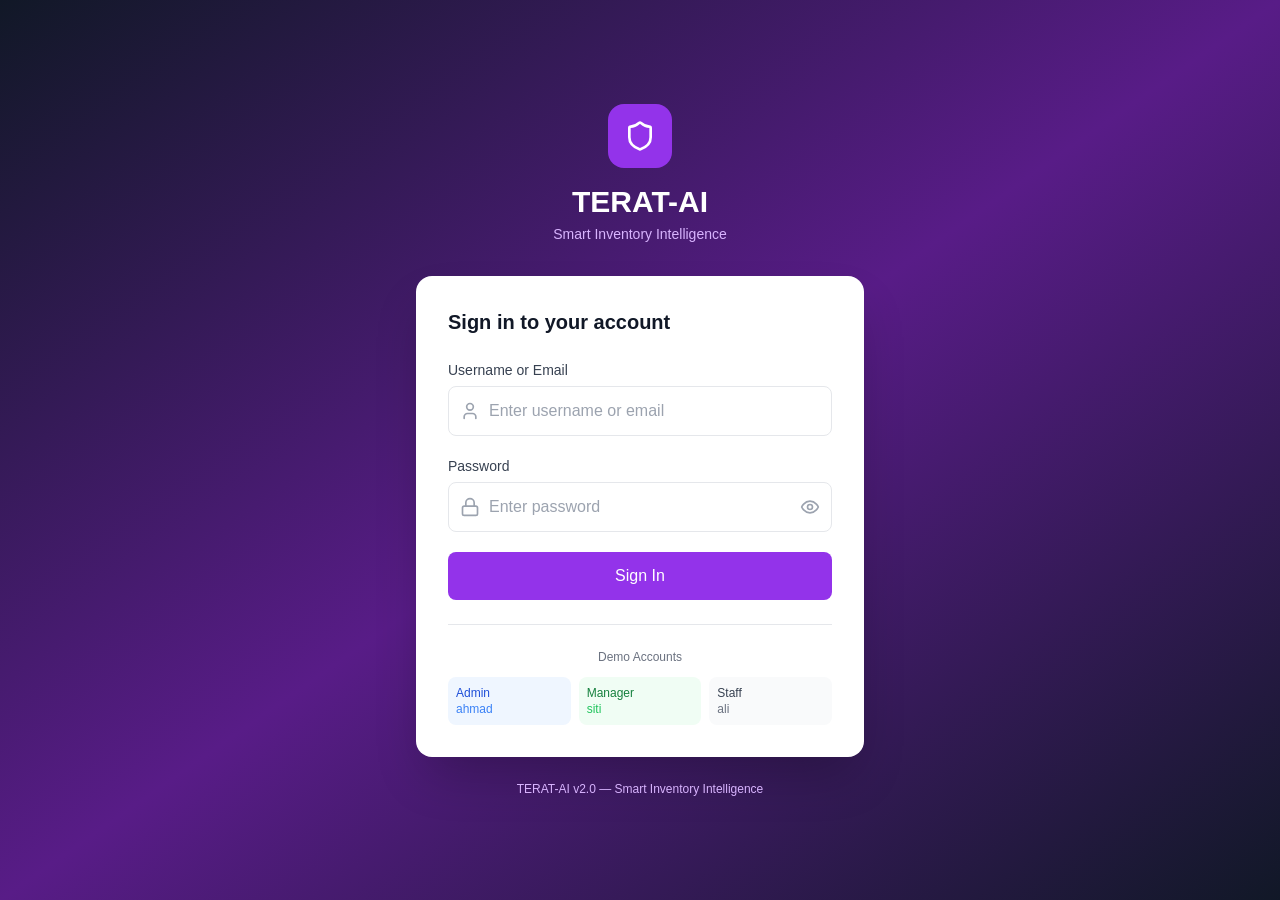
==== commit 2033c218: "Remove Super Admin quick-login button from login page demo accounts" ====
--- a/teratai/index.html
+++ b/teratai/index.html
@@ -5,8 +5,8 @@
     <link rel="icon" type="image/svg+xml" href="/teratai/favicon.svg" />
     <meta name="viewport" content="width=device-width, initial-scale=1.0" />
     <title>TERAT-AI V2 - Smart Inventory Intelligence</title>
-    <script type="module" crossorigin src="/teratai/assets/index-DJ2nCNmq.js"></script>
-    <link rel="stylesheet" crossorigin href="/teratai/assets/index-DhRFrBzZ.css">
+    <script type="module" crossorigin src="/teratai/assets/index-C2MkjXQt.js"></script>
+    <link rel="stylesheet" crossorigin href="/teratai/assets/index-CP67Qr44.css">
   </head>
   <body>
     <div id="root"></div>
--- a/teratai/assets/index-CP67Qr44.css
+++ b/teratai/assets/index-CP67Qr44.css
@@ -0,0 +1 @@
+*,:before,:after{--tw-border-spacing-x: 0;--tw-border-spacing-y: 0;--tw-translate-x: 0;--tw-translate-y: 0;--tw-rotate: 0;--tw-skew-x: 0;--tw-skew-y: 0;--tw-scale-x: 1;--tw-scale-y: 1;--tw-pan-x: ;--tw-pan-y: ;--tw-pinch-zoom: ;--tw-scroll-snap-strictness: proximity;--tw-gradient-from-position: ;--tw-gradient-via-position: ;--tw-gradient-to-position: ;--tw-ordinal: ;--tw-slashed-zero: ;--tw-numeric-figure: ;--tw-numeric-spacing: ;--tw-numeric-fraction: ;--tw-ring-inset: ;--tw-ring-offset-width: 0px;--tw-ring-offset-color: #fff;--tw-ring-color: rgb(59 130 246 / .5);--tw-ring-offset-shadow: 0 0 #0000;--tw-ring-shadow: 0 0 #0000;--tw-shadow: 0 0 #0000;--tw-shadow-colored: 0 0 #0000;--tw-blur: ;--tw-brightness: ;--tw-contrast: ;--tw-grayscale: ;--tw-hue-rotate: ;--tw-invert: ;--tw-saturate: ;--tw-sepia: ;--tw-drop-shadow: ;--tw-backdrop-blur: ;--tw-backdrop-brightness: ;--tw-backdrop-contrast: ;--tw-backdrop-grayscale: ;--tw-backdrop-hue-rotate: ;--tw-backdrop-invert: ;--tw-backdrop-opacity: ;--tw-backdrop-saturate: ;--tw-backdrop-sepia: ;--tw-contain-size: ;--tw-contain-layout: ;--tw-contain-paint: ;--tw-contain-style: }::backdrop{--tw-border-spacing-x: 0;--tw-border-spacing-y: 0;--tw-translate-x: 0;--tw-translate-y: 0;--tw-rotate: 0;--tw-skew-x: 0;--tw-skew-y: 0;--tw-scale-x: 1;--tw-scale-y: 1;--tw-pan-x: ;--tw-pan-y: ;--tw-pinch-zoom: ;--tw-scroll-snap-strictness: proximity;--tw-gradient-from-position: ;--tw-gradient-via-position: ;--tw-gradient-to-position: ;--tw-ordinal: ;--tw-slashed-zero: ;--tw-numeric-figure: ;--tw-numeric-spacing: ;--tw-numeric-fraction: ;--tw-ring-inset: ;--tw-ring-offset-width: 0px;--tw-ring-offset-color: #fff;--tw-ring-color: rgb(59 130 246 / .5);--tw-ring-offset-shadow: 0 0 #0000;--tw-ring-shadow: 0 0 #0000;--tw-shadow: 0 0 #0000;--tw-shadow-colored: 0 0 #0000;--tw-blur: ;--tw-brightness: ;--tw-contrast: ;--tw-grayscale: ;--tw-hue-rotate: ;--tw-invert: ;--tw-saturate: ;--tw-sepia: ;--tw-drop-shadow: ;--tw-backdrop-blur: ;--tw-backdrop-brightness: ;--tw-backdrop-contrast: ;--tw-backdrop-grayscale: ;--tw-backdrop-hue-rotate: ;--tw-backdrop-invert: ;--tw-backdrop-opacity: ;--tw-backdrop-saturate: ;--tw-backdrop-sepia: ;--tw-contain-size: ;--tw-contain-layout: ;--tw-contain-paint: ;--tw-contain-style: }*,:before,:after{box-sizing:border-box;border-width:0;border-style:solid;border-color:#e5e7eb}:before,:after{--tw-content: ""}html,:host{line-height:1.5;-webkit-text-size-adjust:100%;-moz-tab-size:4;-o-tab-size:4;tab-size:4;font-family:ui-sans-serif,system-ui,sans-serif,"Apple Color Emoji","Segoe UI Emoji",Segoe UI Symbol,"Noto Color Emoji";font-feature-settings:normal;font-variation-settings:normal;-webkit-tap-highlight-color:transparent}body{margin:0;line-height:inherit}hr{height:0;color:inherit;border-top-width:1px}abbr:where([title]){-webkit-text-decoration:underline dotted;text-decoration:underline dotted}h1,h2,h3,h4,h5,h6{font-size:inherit;font-weight:inherit}a{color:inherit;text-decoration:inherit}b,strong{font-weight:bolder}code,kbd,samp,pre{font-family:ui-monospace,SFMono-Regular,Menlo,Monaco,Consolas,Liberation Mono,Courier New,monospace;font-feature-settings:normal;font-variation-settings:normal;font-size:1em}small{font-size:80%}sub,sup{font-size:75%;line-height:0;position:relative;vertical-align:baseline}sub{bottom:-.25em}sup{top:-.5em}table{text-indent:0;border-color:inherit;border-collapse:collapse}button,input,optgroup,select,textarea{font-family:inherit;font-feature-settings:inherit;font-variation-settings:inherit;font-size:100%;font-weight:inherit;line-height:inherit;letter-spacing:inherit;color:inherit;margin:0;padding:0}button,select{text-transform:none}button,input:where([type=button]),input:where([type=reset]),input:where([type=submit]){-webkit-appearance:button;background-color:transparent;background-image:none}:-moz-focusring{outline:auto}:-moz-ui-invalid{box-shadow:none}progress{vertical-align:baseline}::-webkit-inner-spin-button,::-webkit-outer-spin-button{height:auto}[type=search]{-webkit-appearance:textfield;outline-offset:-2px}::-webkit-search-decoration{-webkit-appearance:none}::-webkit-file-upload-button{-webkit-appearance:button;font:inherit}summary{display:list-item}blockquote,dl,dd,h1,h2,h3,h4,h5,h6,hr,figure,p,pre{margin:0}fieldset{margin:0;padding:0}legend{padding:0}ol,ul,menu{list-style:none;margin:0;padding:0}dialog{padding:0}textarea{resize:vertical}input::-moz-placeholder,textarea::-moz-placeholder{opacity:1;color:#9ca3af}input::placeholder,textarea::placeholder{opacity:1;color:#9ca3af}button,[role=button]{cursor:pointer}:disabled{cursor:default}img,svg,video,canvas,audio,iframe,embed,object{display:block;vertical-align:middle}img,video{max-width:100%;height:auto}[hidden]:where(:not([hidden=until-found])){display:none}.sr-only{position:absolute;width:1px;height:1px;padding:0;margin:-1px;overflow:hidden;clip:rect(0,0,0,0);white-space:nowrap;border-width:0}.pointer-events-none{pointer-events:none}.visible{visibility:visible}.fixed{position:fixed}.absolute{position:absolute}.relative{position:relative}.sticky{position:sticky}.inset-0{top:0;right:0;bottom:0;left:0}.-right-1{right:-.25rem}.-top-1{top:-.25rem}.bottom-0{bottom:0}.bottom-6{bottom:1.5rem}.left-0{left:0}.left-3{left:.75rem}.right-0{right:0}.right-2{right:.5rem}.right-3{right:.75rem}.right-6{right:1.5rem}.top-0{top:0}.top-1\/2{top:50%}.z-40{z-index:40}.z-50{z-index:50}.z-\[60\]{z-index:60}.z-\[70\]{z-index:70}.col-span-2{grid-column:span 2 / span 2}.-mx-1{margin-left:-.25rem;margin-right:-.25rem}.mx-0\.5{margin-left:.125rem;margin-right:.125rem}.mx-4{margin-left:1rem;margin-right:1rem}.mx-auto{margin-left:auto;margin-right:auto}.mb-1{margin-bottom:.25rem}.mb-1\.5{margin-bottom:.375rem}.mb-2{margin-bottom:.5rem}.mb-3{margin-bottom:.75rem}.mb-4{margin-bottom:1rem}.mb-6{margin-bottom:1.5rem}.mb-8{margin-bottom:2rem}.ml-1{margin-left:.25rem}.ml-11{margin-left:2.75rem}.ml-2{margin-left:.5rem}.ml-auto{margin-left:auto}.mr-1{margin-right:.25rem}.mt-0\.5{margin-top:.125rem}.mt-1{margin-top:.25rem}.mt-1\.5{margin-top:.375rem}.mt-12{margin-top:3rem}.mt-2{margin-top:.5rem}.mt-3{margin-top:.75rem}.mt-4{margin-top:1rem}.mt-6{margin-top:1.5rem}.block{display:block}.inline-block{display:inline-block}.inline{display:inline}.flex{display:flex}.inline-flex{display:inline-flex}.table{display:table}.grid{display:grid}.hidden{display:none}.aspect-square{aspect-ratio:1 / 1}.h-10{height:2.5rem}.h-12{height:3rem}.h-14{height:3.5rem}.h-16{height:4rem}.h-2{height:.5rem}.h-2\.5{height:.625rem}.h-28{height:7rem}.h-3{height:.75rem}.h-3\.5{height:.875rem}.h-4{height:1rem}.h-5{height:1.25rem}.h-56{height:14rem}.h-6{height:1.5rem}.h-64{height:16rem}.h-8{height:2rem}.h-9{height:2.25rem}.h-\[calc\(100\%-220px\)\]{height:calc(100% - 220px)}.h-full{height:100%}.h-px{height:1px}.max-h-32{max-height:8rem}.max-h-40{max-height:10rem}.max-h-64{max-height:16rem}.max-h-72{max-height:18rem}.max-h-96{max-height:24rem}.max-h-\[600px\]{max-height:600px}.max-h-\[700px\]{max-height:700px}.max-h-\[80vh\]{max-height:80vh}.max-h-\[90vh\]{max-height:90vh}.max-h-\[calc\(90vh-140px\)\]{max-height:calc(90vh - 140px)}.min-h-0{min-height:0px}.min-h-screen{min-height:100vh}.w-1\/3{width:33.333333%}.w-10{width:2.5rem}.w-11{width:2.75rem}.w-12{width:3rem}.w-14{width:3.5rem}.w-16{width:4rem}.w-2{width:.5rem}.w-2\.5{width:.625rem}.w-20{width:5rem}.w-24{width:6rem}.w-28{width:7rem}.w-3{width:.75rem}.w-3\.5{width:.875rem}.w-4{width:1rem}.w-5{width:1.25rem}.w-6{width:1.5rem}.w-64{width:16rem}.w-8{width:2rem}.w-9{width:2.25rem}.w-fit{width:-moz-fit-content;width:fit-content}.w-full{width:100%}.min-w-0{min-width:0px}.min-w-4{min-width:1rem}.min-w-\[1\.5rem\]{min-width:1.5rem}.min-w-\[200px\]{min-width:200px}.min-w-\[420px\]{min-width:420px}.min-w-\[460px\]{min-width:460px}.min-w-full{min-width:100%}.max-w-2xl{max-width:42rem}.max-w-3xl{max-width:48rem}.max-w-\[150px\]{max-width:150px}.max-w-lg{max-width:32rem}.max-w-md{max-width:28rem}.max-w-xl{max-width:36rem}.flex-1{flex:1 1 0%}.flex-shrink-0{flex-shrink:0}.-translate-x-full{--tw-translate-x: -100%;transform:translate(var(--tw-translate-x),var(--tw-translate-y)) rotate(var(--tw-rotate)) skew(var(--tw-skew-x)) skewY(var(--tw-skew-y)) scaleX(var(--tw-scale-x)) scaleY(var(--tw-scale-y))}.-translate-y-1\/2{--tw-translate-y: -50%;transform:translate(var(--tw-translate-x),var(--tw-translate-y)) rotate(var(--tw-rotate)) skew(var(--tw-skew-x)) skewY(var(--tw-skew-y)) scaleX(var(--tw-scale-x)) scaleY(var(--tw-scale-y))}.translate-x-0{--tw-translate-x: 0px;transform:translate(var(--tw-translate-x),var(--tw-translate-y)) rotate(var(--tw-rotate)) skew(var(--tw-skew-x)) skewY(var(--tw-skew-y)) scaleX(var(--tw-scale-x)) scaleY(var(--tw-scale-y))}.translate-x-1{--tw-translate-x: .25rem;transform:translate(var(--tw-translate-x),var(--tw-translate-y)) rotate(var(--tw-rotate)) skew(var(--tw-skew-x)) skewY(var(--tw-skew-y)) scaleX(var(--tw-scale-x)) scaleY(var(--tw-scale-y))}.translate-x-6{--tw-translate-x: 1.5rem;transform:translate(var(--tw-translate-x),var(--tw-translate-y)) rotate(var(--tw-rotate)) skew(var(--tw-skew-x)) skewY(var(--tw-skew-y)) scaleX(var(--tw-scale-x)) scaleY(var(--tw-scale-y))}.rotate-180{--tw-rotate: 180deg;transform:translate(var(--tw-translate-x),var(--tw-translate-y)) rotate(var(--tw-rotate)) skew(var(--tw-skew-x)) skewY(var(--tw-skew-y)) scaleX(var(--tw-scale-x)) scaleY(var(--tw-scale-y))}.rotate-45{--tw-rotate: 45deg;transform:translate(var(--tw-translate-x),var(--tw-translate-y)) rotate(var(--tw-rotate)) skew(var(--tw-skew-x)) skewY(var(--tw-skew-y)) scaleX(var(--tw-scale-x)) scaleY(var(--tw-scale-y))}.rotate-90{--tw-rotate: 90deg;transform:translate(var(--tw-translate-x),var(--tw-translate-y)) rotate(var(--tw-rotate)) skew(var(--tw-skew-x)) skewY(var(--tw-skew-y)) scaleX(var(--tw-scale-x)) scaleY(var(--tw-scale-y))}.transform{transform:translate(var(--tw-translate-x),var(--tw-translate-y)) rotate(var(--tw-rotate)) skew(var(--tw-skew-x)) skewY(var(--tw-skew-y)) scaleX(var(--tw-scale-x)) scaleY(var(--tw-scale-y))}@keyframes pulse{50%{opacity:.5}}.animate-pulse{animation:pulse 2s cubic-bezier(.4,0,.6,1) infinite}@keyframes spin{to{transform:rotate(360deg)}}.animate-spin{animation:spin 1s linear infinite}.cursor-not-allowed{cursor:not-allowed}.cursor-pointer{cursor:pointer}.resize-none{resize:none}.appearance-none{-webkit-appearance:none;-moz-appearance:none;appearance:none}.grid-cols-1{grid-template-columns:repeat(1,minmax(0,1fr))}.grid-cols-2{grid-template-columns:repeat(2,minmax(0,1fr))}.grid-cols-3{grid-template-columns:repeat(3,minmax(0,1fr))}.grid-cols-4{grid-template-columns:repeat(4,minmax(0,1fr))}.flex-col{flex-direction:column}.flex-wrap{flex-wrap:wrap}.items-start{align-items:flex-start}.items-center{align-items:center}.justify-end{justify-content:flex-end}.justify-center{justify-content:center}.justify-between{justify-content:space-between}.gap-1{gap:.25rem}.gap-1\.5{gap:.375rem}.gap-2{gap:.5rem}.gap-3{gap:.75rem}.gap-4{gap:1rem}.gap-6{gap:1.5rem}.space-y-1>:not([hidden])~:not([hidden]){--tw-space-y-reverse: 0;margin-top:calc(.25rem * calc(1 - var(--tw-space-y-reverse)));margin-bottom:calc(.25rem * var(--tw-space-y-reverse))}.space-y-2>:not([hidden])~:not([hidden]){--tw-space-y-reverse: 0;margin-top:calc(.5rem * calc(1 - var(--tw-space-y-reverse)));margin-bottom:calc(.5rem * var(--tw-space-y-reverse))}.space-y-2\.5>:not([hidden])~:not([hidden]){--tw-space-y-reverse: 0;margin-top:calc(.625rem * calc(1 - var(--tw-space-y-reverse)));margin-bottom:calc(.625rem * var(--tw-space-y-reverse))}.space-y-3>:not([hidden])~:not([hidden]){--tw-space-y-reverse: 0;margin-top:calc(.75rem * calc(1 - var(--tw-space-y-reverse)));margin-bottom:calc(.75rem * var(--tw-space-y-reverse))}.space-y-4>:not([hidden])~:not([hidden]){--tw-space-y-reverse: 0;margin-top:calc(1rem * calc(1 - var(--tw-space-y-reverse)));margin-bottom:calc(1rem * var(--tw-space-y-reverse))}.space-y-5>:not([hidden])~:not([hidden]){--tw-space-y-reverse: 0;margin-top:calc(1.25rem * calc(1 - var(--tw-space-y-reverse)));margin-bottom:calc(1.25rem * var(--tw-space-y-reverse))}.space-y-6>:not([hidden])~:not([hidden]){--tw-space-y-reverse: 0;margin-top:calc(1.5rem * calc(1 - var(--tw-space-y-reverse)));margin-bottom:calc(1.5rem * var(--tw-space-y-reverse))}.divide-y>:not([hidden])~:not([hidden]){--tw-divide-y-reverse: 0;border-top-width:calc(1px * calc(1 - var(--tw-divide-y-reverse)));border-bottom-width:calc(1px * var(--tw-divide-y-reverse))}.divide-gray-100>:not([hidden])~:not([hidden]){--tw-divide-opacity: 1;border-color:rgb(243 244 246 / var(--tw-divide-opacity, 1))}.divide-gray-200>:not([hidden])~:not([hidden]){--tw-divide-opacity: 1;border-color:rgb(229 231 235 / var(--tw-divide-opacity, 1))}.divide-gray-50>:not([hidden])~:not([hidden]){--tw-divide-opacity: 1;border-color:rgb(249 250 251 / var(--tw-divide-opacity, 1))}.overflow-auto{overflow:auto}.overflow-hidden{overflow:hidden}.overflow-x-auto{overflow-x:auto}.overflow-y-auto{overflow-y:auto}.truncate{overflow:hidden;text-overflow:ellipsis;white-space:nowrap}.whitespace-nowrap{white-space:nowrap}.break-all{word-break:break-all}.rounded{border-radius:.25rem}.rounded-2xl{border-radius:1rem}.rounded-full{border-radius:9999px}.rounded-lg{border-radius:.5rem}.rounded-xl{border-radius:.75rem}.border{border-width:1px}.border-2{border-width:2px}.border-b{border-bottom-width:1px}.border-b-2{border-bottom-width:2px}.border-l-2{border-left-width:2px}.border-r{border-right-width:1px}.border-t{border-top-width:1px}.border-dashed{border-style:dashed}.border-amber-200{--tw-border-opacity: 1;border-color:rgb(253 230 138 / var(--tw-border-opacity, 1))}.border-amber-300{--tw-border-opacity: 1;border-color:rgb(252 211 77 / var(--tw-border-opacity, 1))}.border-blue-200{--tw-border-opacity: 1;border-color:rgb(191 219 254 / var(--tw-border-opacity, 1))}.border-gray-100{--tw-border-opacity: 1;border-color:rgb(243 244 246 / var(--tw-border-opacity, 1))}.border-gray-200{--tw-border-opacity: 1;border-color:rgb(229 231 235 / var(--tw-border-opacity, 1))}.border-gray-200\/50{border-color:#e5e7eb80}.border-gray-300{--tw-border-opacity: 1;border-color:rgb(209 213 219 / var(--tw-border-opacity, 1))}.border-green-200{--tw-border-opacity: 1;border-color:rgb(187 247 208 / var(--tw-border-opacity, 1))}.border-green-300{--tw-border-opacity: 1;border-color:rgb(134 239 172 / var(--tw-border-opacity, 1))}.border-orange-200{--tw-border-opacity: 1;border-color:rgb(254 215 170 / var(--tw-border-opacity, 1))}.border-orange-300{--tw-border-opacity: 1;border-color:rgb(253 186 116 / var(--tw-border-opacity, 1))}.border-primary-300{--tw-border-opacity: 1;border-color:rgb(125 211 252 / var(--tw-border-opacity, 1))}.border-primary-500{--tw-border-opacity: 1;border-color:rgb(14 165 233 / var(--tw-border-opacity, 1))}.border-purple-200{--tw-border-opacity: 1;border-color:rgb(233 213 255 / var(--tw-border-opacity, 1))}.border-purple-400{--tw-border-opacity: 1;border-color:rgb(192 132 252 / var(--tw-border-opacity, 1))}.border-purple-500{--tw-border-opacity: 1;border-color:rgb(168 85 247 / var(--tw-border-opacity, 1))}.border-purple-600{--tw-border-opacity: 1;border-color:rgb(147 51 234 / var(--tw-border-opacity, 1))}.border-red-200{--tw-border-opacity: 1;border-color:rgb(254 202 202 / var(--tw-border-opacity, 1))}.border-transparent{border-color:transparent}.border-yellow-200{--tw-border-opacity: 1;border-color:rgb(254 240 138 / var(--tw-border-opacity, 1))}.border-l-purple-600{--tw-border-opacity: 1;border-left-color:rgb(147 51 234 / var(--tw-border-opacity, 1))}.bg-amber-100{--tw-bg-opacity: 1;background-color:rgb(254 243 199 / var(--tw-bg-opacity, 1))}.bg-amber-50{--tw-bg-opacity: 1;background-color:rgb(255 251 235 / var(--tw-bg-opacity, 1))}.bg-amber-500{--tw-bg-opacity: 1;background-color:rgb(245 158 11 / var(--tw-bg-opacity, 1))}.bg-amber-600{--tw-bg-opacity: 1;background-color:rgb(217 119 6 / var(--tw-bg-opacity, 1))}.bg-black\/50{background-color:#00000080}.bg-blue-100{--tw-bg-opacity: 1;background-color:rgb(219 234 254 / var(--tw-bg-opacity, 1))}.bg-blue-50{--tw-bg-opacity: 1;background-color:rgb(239 246 255 / var(--tw-bg-opacity, 1))}.bg-blue-500{--tw-bg-opacity: 1;background-color:rgb(59 130 246 / var(--tw-bg-opacity, 1))}.bg-blue-600{--tw-bg-opacity: 1;background-color:rgb(37 99 235 / var(--tw-bg-opacity, 1))}.bg-cyan-50{--tw-bg-opacity: 1;background-color:rgb(236 254 255 / var(--tw-bg-opacity, 1))}.bg-gray-100{--tw-bg-opacity: 1;background-color:rgb(243 244 246 / var(--tw-bg-opacity, 1))}.bg-gray-200{--tw-bg-opacity: 1;background-color:rgb(229 231 235 / var(--tw-bg-opacity, 1))}.bg-gray-300{--tw-bg-opacity: 1;background-color:rgb(209 213 219 / var(--tw-bg-opacity, 1))}.bg-gray-400{--tw-bg-opacity: 1;background-color:rgb(156 163 175 / var(--tw-bg-opacity, 1))}.bg-gray-50{--tw-bg-opacity: 1;background-color:rgb(249 250 251 / var(--tw-bg-opacity, 1))}.bg-gray-50\/50{background-color:#f9fafb80}.bg-gray-600{--tw-bg-opacity: 1;background-color:rgb(75 85 99 / var(--tw-bg-opacity, 1))}.bg-gray-700{--tw-bg-opacity: 1;background-color:rgb(55 65 81 / var(--tw-bg-opacity, 1))}.bg-green-100{--tw-bg-opacity: 1;background-color:rgb(220 252 231 / var(--tw-bg-opacity, 1))}.bg-green-50{--tw-bg-opacity: 1;background-color:rgb(240 253 244 / var(--tw-bg-opacity, 1))}.bg-green-500{--tw-bg-opacity: 1;background-color:rgb(34 197 94 / var(--tw-bg-opacity, 1))}.bg-green-600{--tw-bg-opacity: 1;background-color:rgb(22 163 74 / var(--tw-bg-opacity, 1))}.bg-indigo-100{--tw-bg-opacity: 1;background-color:rgb(224 231 255 / var(--tw-bg-opacity, 1))}.bg-indigo-50{--tw-bg-opacity: 1;background-color:rgb(238 242 255 / var(--tw-bg-opacity, 1))}.bg-indigo-500{--tw-bg-opacity: 1;background-color:rgb(99 102 241 / var(--tw-bg-opacity, 1))}.bg-orange-100{--tw-bg-opacity: 1;background-color:rgb(255 237 213 / var(--tw-bg-opacity, 1))}.bg-orange-50{--tw-bg-opacity: 1;background-color:rgb(255 247 237 / var(--tw-bg-opacity, 1))}.bg-orange-500{--tw-bg-opacity: 1;background-color:rgb(249 115 22 / var(--tw-bg-opacity, 1))}.bg-orange-600{--tw-bg-opacity: 1;background-color:rgb(234 88 12 / var(--tw-bg-opacity, 1))}.bg-pink-500{--tw-bg-opacity: 1;background-color:rgb(236 72 153 / var(--tw-bg-opacity, 1))}.bg-primary-100{--tw-bg-opacity: 1;background-color:rgb(224 242 254 / var(--tw-bg-opacity, 1))}.bg-primary-50{--tw-bg-opacity: 1;background-color:rgb(240 249 255 / var(--tw-bg-opacity, 1))}.bg-primary-50\/50{background-color:#f0f9ff80}.bg-primary-500{--tw-bg-opacity: 1;background-color:rgb(14 165 233 / var(--tw-bg-opacity, 1))}.bg-primary-600{--tw-bg-opacity: 1;background-color:rgb(2 132 199 / var(--tw-bg-opacity, 1))}.bg-purple-100{--tw-bg-opacity: 1;background-color:rgb(243 232 255 / var(--tw-bg-opacity, 1))}.bg-purple-50{--tw-bg-opacity: 1;background-color:rgb(250 245 255 / var(--tw-bg-opacity, 1))}.bg-purple-500{--tw-bg-opacity: 1;background-color:rgb(168 85 247 / var(--tw-bg-opacity, 1))}.bg-purple-600{--tw-bg-opacity: 1;background-color:rgb(147 51 234 / var(--tw-bg-opacity, 1))}.bg-red-100{--tw-bg-opacity: 1;background-color:rgb(254 226 226 / var(--tw-bg-opacity, 1))}.bg-red-50{--tw-bg-opacity: 1;background-color:rgb(254 242 242 / var(--tw-bg-opacity, 1))}.bg-red-500{--tw-bg-opacity: 1;background-color:rgb(239 68 68 / var(--tw-bg-opacity, 1))}.bg-red-600{--tw-bg-opacity: 1;background-color:rgb(220 38 38 / var(--tw-bg-opacity, 1))}.bg-teal-50{--tw-bg-opacity: 1;background-color:rgb(240 253 250 / var(--tw-bg-opacity, 1))}.bg-teal-500{--tw-bg-opacity: 1;background-color:rgb(20 184 166 / var(--tw-bg-opacity, 1))}.bg-white{--tw-bg-opacity: 1;background-color:rgb(255 255 255 / var(--tw-bg-opacity, 1))}.bg-white\/60{background-color:#fff9}.bg-yellow-100{--tw-bg-opacity: 1;background-color:rgb(254 249 195 / var(--tw-bg-opacity, 1))}.bg-yellow-50{--tw-bg-opacity: 1;background-color:rgb(254 252 232 / var(--tw-bg-opacity, 1))}.bg-yellow-500{--tw-bg-opacity: 1;background-color:rgb(234 179 8 / var(--tw-bg-opacity, 1))}.bg-gradient-to-br{background-image:linear-gradient(to bottom right,var(--tw-gradient-stops))}.bg-gradient-to-r{background-image:linear-gradient(to right,var(--tw-gradient-stops))}.from-gray-900{--tw-gradient-from: #111827 var(--tw-gradient-from-position);--tw-gradient-to: rgb(17 24 39 / 0) var(--tw-gradient-to-position);--tw-gradient-stops: var(--tw-gradient-from), var(--tw-gradient-to)}.from-primary-600{--tw-gradient-from: #0284c7 var(--tw-gradient-from-position);--tw-gradient-to: rgb(2 132 199 / 0) var(--tw-gradient-to-position);--tw-gradient-stops: var(--tw-gradient-from), var(--tw-gradient-to)}.via-purple-900{--tw-gradient-to: rgb(88 28 135 / 0) var(--tw-gradient-to-position);--tw-gradient-stops: var(--tw-gradient-from), #581c87 var(--tw-gradient-via-position), var(--tw-gradient-to)}.to-gray-900{--tw-gradient-to: #111827 var(--tw-gradient-to-position)}.to-primary-700{--tw-gradient-to: #0369a1 var(--tw-gradient-to-position)}.object-cover{-o-object-fit:cover;object-fit:cover}.p-1{padding:.25rem}.p-1\.5{padding:.375rem}.p-2{padding:.5rem}.p-2\.5{padding:.625rem}.p-3{padding:.75rem}.p-4{padding:1rem}.p-5{padding:1.25rem}.p-6{padding:1.5rem}.p-8{padding:2rem}.px-1{padding-left:.25rem;padding-right:.25rem}.px-1\.5{padding-left:.375rem;padding-right:.375rem}.px-2{padding-left:.5rem;padding-right:.5rem}.px-2\.5{padding-left:.625rem;padding-right:.625rem}.px-3{padding-left:.75rem;padding-right:.75rem}.px-4{padding-left:1rem;padding-right:1rem}.px-5{padding-left:1.25rem;padding-right:1.25rem}.px-6{padding-left:1.5rem;padding-right:1.5rem}.py-0\.5{padding-top:.125rem;padding-bottom:.125rem}.py-1{padding-top:.25rem;padding-bottom:.25rem}.py-1\.5{padding-top:.375rem;padding-bottom:.375rem}.py-12{padding-top:3rem;padding-bottom:3rem}.py-2{padding-top:.5rem;padding-bottom:.5rem}.py-2\.5{padding-top:.625rem;padding-bottom:.625rem}.py-3{padding-top:.75rem;padding-bottom:.75rem}.py-4{padding-top:1rem;padding-bottom:1rem}.py-6{padding-top:1.5rem;padding-bottom:1.5rem}.py-8{padding-top:2rem;padding-bottom:2rem}.pb-24{padding-bottom:6rem}.pb-4{padding-bottom:1rem}.pl-10{padding-left:2.5rem}.pl-3{padding-left:.75rem}.pl-8{padding-left:2rem}.pl-9{padding-left:2.25rem}.pr-1{padding-right:.25rem}.pr-10{padding-right:2.5rem}.pr-12{padding-right:3rem}.pr-2{padding-right:.5rem}.pr-3{padding-right:.75rem}.pr-4{padding-right:1rem}.pr-8{padding-right:2rem}.pt-1{padding-top:.25rem}.pt-2{padding-top:.5rem}.pt-20{padding-top:5rem}.pt-3{padding-top:.75rem}.pt-4{padding-top:1rem}.pt-6{padding-top:1.5rem}.text-left{text-align:left}.text-center{text-align:center}.text-right{text-align:right}.font-mono{font-family:ui-monospace,SFMono-Regular,Menlo,Monaco,Consolas,Liberation Mono,Courier New,monospace}.text-2xl{font-size:1.5rem;line-height:2rem}.text-3xl{font-size:1.875rem;line-height:2.25rem}.text-\[10px\]{font-size:10px}.text-\[11px\]{font-size:11px}.text-base{font-size:1rem;line-height:1.5rem}.text-lg{font-size:1.125rem;line-height:1.75rem}.text-sm{font-size:.875rem;line-height:1.25rem}.text-xl{font-size:1.25rem;line-height:1.75rem}.text-xs{font-size:.75rem;line-height:1rem}.font-bold{font-weight:700}.font-medium{font-weight:500}.font-normal{font-weight:400}.font-semibold{font-weight:600}.uppercase{text-transform:uppercase}.normal-case{text-transform:none}.tracking-wide{letter-spacing:.025em}.tracking-wider{letter-spacing:.05em}.text-amber-500{--tw-text-opacity: 1;color:rgb(245 158 11 / var(--tw-text-opacity, 1))}.text-amber-600{--tw-text-opacity: 1;color:rgb(217 119 6 / var(--tw-text-opacity, 1))}.text-amber-700{--tw-text-opacity: 1;color:rgb(180 83 9 / var(--tw-text-opacity, 1))}.text-amber-800{--tw-text-opacity: 1;color:rgb(146 64 14 / var(--tw-text-opacity, 1))}.text-amber-900{--tw-text-opacity: 1;color:rgb(120 53 15 / var(--tw-text-opacity, 1))}.text-blue-500{--tw-text-opacity: 1;color:rgb(59 130 246 / var(--tw-text-opacity, 1))}.text-blue-600{--tw-text-opacity: 1;color:rgb(37 99 235 / var(--tw-text-opacity, 1))}.text-blue-700{--tw-text-opacity: 1;color:rgb(29 78 216 / var(--tw-text-opacity, 1))}.text-blue-800{--tw-text-opacity: 1;color:rgb(30 64 175 / var(--tw-text-opacity, 1))}.text-blue-900{--tw-text-opacity: 1;color:rgb(30 58 138 / var(--tw-text-opacity, 1))}.text-cyan-500{--tw-text-opacity: 1;color:rgb(6 182 212 / var(--tw-text-opacity, 1))}.text-cyan-600{--tw-text-opacity: 1;color:rgb(8 145 178 / var(--tw-text-opacity, 1))}.text-gray-300{--tw-text-opacity: 1;color:rgb(209 213 219 / var(--tw-text-opacity, 1))}.text-gray-400{--tw-text-opacity: 1;color:rgb(156 163 175 / var(--tw-text-opacity, 1))}.text-gray-500{--tw-text-opacity: 1;color:rgb(107 114 128 / var(--tw-text-opacity, 1))}.text-gray-600{--tw-text-opacity: 1;color:rgb(75 85 99 / var(--tw-text-opacity, 1))}.text-gray-700{--tw-text-opacity: 1;color:rgb(55 65 81 / var(--tw-text-opacity, 1))}.text-gray-800{--tw-text-opacity: 1;color:rgb(31 41 55 / var(--tw-text-opacity, 1))}.text-gray-900{--tw-text-opacity: 1;color:rgb(17 24 39 / var(--tw-text-opacity, 1))}.text-green-500{--tw-text-opacity: 1;color:rgb(34 197 94 / var(--tw-text-opacity, 1))}.text-green-600{--tw-text-opacity: 1;color:rgb(22 163 74 / var(--tw-text-opacity, 1))}.text-green-700{--tw-text-opacity: 1;color:rgb(21 128 61 / var(--tw-text-opacity, 1))}.text-green-800{--tw-text-opacity: 1;color:rgb(22 101 52 / var(--tw-text-opacity, 1))}.text-indigo-500{--tw-text-opacity: 1;color:rgb(99 102 241 / var(--tw-text-opacity, 1))}.text-indigo-600{--tw-text-opacity: 1;color:rgb(79 70 229 / var(--tw-text-opacity, 1))}.text-orange-600{--tw-text-opacity: 1;color:rgb(234 88 12 / var(--tw-text-opacity, 1))}.text-orange-800{--tw-text-opacity: 1;color:rgb(154 52 18 / var(--tw-text-opacity, 1))}.text-orange-900{--tw-text-opacity: 1;color:rgb(124 45 18 / var(--tw-text-opacity, 1))}.text-primary-100{--tw-text-opacity: 1;color:rgb(224 242 254 / var(--tw-text-opacity, 1))}.text-primary-500{--tw-text-opacity: 1;color:rgb(14 165 233 / var(--tw-text-opacity, 1))}.text-primary-600{--tw-text-opacity: 1;color:rgb(2 132 199 / var(--tw-text-opacity, 1))}.text-primary-700{--tw-text-opacity: 1;color:rgb(3 105 161 / var(--tw-text-opacity, 1))}.text-purple-300{--tw-text-opacity: 1;color:rgb(216 180 254 / var(--tw-text-opacity, 1))}.text-purple-500{--tw-text-opacity: 1;color:rgb(168 85 247 / var(--tw-text-opacity, 1))}.text-purple-600{--tw-text-opacity: 1;color:rgb(147 51 234 / var(--tw-text-opacity, 1))}.text-purple-700{--tw-text-opacity: 1;color:rgb(126 34 206 / var(--tw-text-opacity, 1))}.text-purple-800{--tw-text-opacity: 1;color:rgb(107 33 168 / var(--tw-text-opacity, 1))}.text-purple-900{--tw-text-opacity: 1;color:rgb(88 28 135 / var(--tw-text-opacity, 1))}.text-red-200{--tw-text-opacity: 1;color:rgb(254 202 202 / var(--tw-text-opacity, 1))}.text-red-400{--tw-text-opacity: 1;color:rgb(248 113 113 / var(--tw-text-opacity, 1))}.text-red-500{--tw-text-opacity: 1;color:rgb(239 68 68 / var(--tw-text-opacity, 1))}.text-red-600{--tw-text-opacity: 1;color:rgb(220 38 38 / var(--tw-text-opacity, 1))}.text-red-700{--tw-text-opacity: 1;color:rgb(185 28 28 / var(--tw-text-opacity, 1))}.text-red-800{--tw-text-opacity: 1;color:rgb(153 27 27 / var(--tw-text-opacity, 1))}.text-red-900{--tw-text-opacity: 1;color:rgb(127 29 29 / var(--tw-text-opacity, 1))}.text-teal-600{--tw-text-opacity: 1;color:rgb(13 148 136 / var(--tw-text-opacity, 1))}.text-white{--tw-text-opacity: 1;color:rgb(255 255 255 / var(--tw-text-opacity, 1))}.text-yellow-700{--tw-text-opacity: 1;color:rgb(161 98 7 / var(--tw-text-opacity, 1))}.text-yellow-800{--tw-text-opacity: 1;color:rgb(133 77 14 / var(--tw-text-opacity, 1))}.opacity-25{opacity:.25}.opacity-50{opacity:.5}.opacity-60{opacity:.6}.opacity-70{opacity:.7}.opacity-75{opacity:.75}.opacity-80{opacity:.8}.opacity-90{opacity:.9}.shadow-2xl{--tw-shadow: 0 25px 50px -12px rgb(0 0 0 / .25);--tw-shadow-colored: 0 25px 50px -12px var(--tw-shadow-color);box-shadow:var(--tw-ring-offset-shadow, 0 0 #0000),var(--tw-ring-shadow, 0 0 #0000),var(--tw-shadow)}.shadow-lg{--tw-shadow: 0 10px 15px -3px rgb(0 0 0 / .1), 0 4px 6px -4px rgb(0 0 0 / .1);--tw-shadow-colored: 0 10px 15px -3px var(--tw-shadow-color), 0 4px 6px -4px var(--tw-shadow-color);box-shadow:var(--tw-ring-offset-shadow, 0 0 #0000),var(--tw-ring-shadow, 0 0 #0000),var(--tw-shadow)}.shadow-sm{--tw-shadow: 0 1px 2px 0 rgb(0 0 0 / .05);--tw-shadow-colored: 0 1px 2px 0 var(--tw-shadow-color);box-shadow:var(--tw-ring-offset-shadow, 0 0 #0000),var(--tw-ring-shadow, 0 0 #0000),var(--tw-shadow)}.shadow-xl{--tw-shadow: 0 20px 25px -5px rgb(0 0 0 / .1), 0 8px 10px -6px rgb(0 0 0 / .1);--tw-shadow-colored: 0 20px 25px -5px var(--tw-shadow-color), 0 8px 10px -6px var(--tw-shadow-color);box-shadow:var(--tw-ring-offset-shadow, 0 0 #0000),var(--tw-ring-shadow, 0 0 #0000),var(--tw-shadow)}.outline-none{outline:2px solid transparent;outline-offset:2px}.ring-1{--tw-ring-offset-shadow: var(--tw-ring-inset) 0 0 0 var(--tw-ring-offset-width) var(--tw-ring-offset-color);--tw-ring-shadow: var(--tw-ring-inset) 0 0 0 calc(1px + var(--tw-ring-offset-width)) var(--tw-ring-color);box-shadow:var(--tw-ring-offset-shadow),var(--tw-ring-shadow),var(--tw-shadow, 0 0 #0000)}.ring-purple-500{--tw-ring-opacity: 1;--tw-ring-color: rgb(168 85 247 / var(--tw-ring-opacity, 1))}.filter{filter:var(--tw-blur) var(--tw-brightness) var(--tw-contrast) var(--tw-grayscale) var(--tw-hue-rotate) var(--tw-invert) var(--tw-saturate) var(--tw-sepia) var(--tw-drop-shadow)}.transition-all{transition-property:all;transition-timing-function:cubic-bezier(.4,0,.2,1);transition-duration:.15s}.transition-colors{transition-property:color,background-color,border-color,text-decoration-color,fill,stroke;transition-timing-function:cubic-bezier(.4,0,.2,1);transition-duration:.15s}.transition-opacity{transition-property:opacity;transition-timing-function:cubic-bezier(.4,0,.2,1);transition-duration:.15s}.transition-shadow{transition-property:box-shadow;transition-timing-function:cubic-bezier(.4,0,.2,1);transition-duration:.15s}.transition-transform{transition-property:transform;transition-timing-function:cubic-bezier(.4,0,.2,1);transition-duration:.15s}.duration-200{transition-duration:.2s}.ease-in-out{transition-timing-function:cubic-bezier(.4,0,.2,1)}*{margin:0;padding:0;box-sizing:border-box}body{font-family:Inter,-apple-system,BlinkMacSystemFont,Segoe UI,Roboto,Oxygen,Ubuntu,Cantarell,sans-serif;-webkit-font-smoothing:antialiased;-moz-osx-font-smoothing:grayscale}::-webkit-scrollbar{width:8px;height:8px}::-webkit-scrollbar-track{background:#f1f5f9;border-radius:4px}::-webkit-scrollbar-thumb{background:#cbd5e1;border-radius:4px}::-webkit-scrollbar-thumb:hover{background:#94a3b8}.status-critical{border-width:1px;--tw-border-opacity: 1;border-color:rgb(254 202 202 / var(--tw-border-opacity, 1));--tw-bg-opacity: 1;background-color:rgb(254 226 226 / var(--tw-bg-opacity, 1));--tw-text-opacity: 1;color:rgb(153 27 27 / var(--tw-text-opacity, 1))}.status-attention{border-width:1px;--tw-border-opacity: 1;border-color:rgb(253 230 138 / var(--tw-border-opacity, 1));--tw-bg-opacity: 1;background-color:rgb(254 243 199 / var(--tw-bg-opacity, 1));--tw-text-opacity: 1;color:rgb(146 64 14 / var(--tw-text-opacity, 1))}.status-normal{border-width:1px;--tw-border-opacity: 1;border-color:rgb(187 247 208 / var(--tw-border-opacity, 1));--tw-bg-opacity: 1;background-color:rgb(220 252 231 / var(--tw-bg-opacity, 1));--tw-text-opacity: 1;color:rgb(22 101 52 / var(--tw-text-opacity, 1))}@keyframes fadeIn{0%{opacity:0;transform:translateY(-10px)}to{opacity:1;transform:translateY(0)}}.animate-fade-in{animation:fadeIn .3s ease-out}@keyframes pulse{0%,to{opacity:1}50%{opacity:.5}}.animate-pulse-slow{animation:pulse 2s cubic-bezier(.4,0,.6,1) infinite}.card-hover{transition-property:all;transition-timing-function:cubic-bezier(.4,0,.2,1);transition-duration:.2s}.card-hover:hover{--tw-translate-y: -.125rem;transform:translate(var(--tw-translate-x),var(--tw-translate-y)) rotate(var(--tw-rotate)) skew(var(--tw-skew-x)) skewY(var(--tw-skew-y)) scaleX(var(--tw-scale-x)) scaleY(var(--tw-scale-y));--tw-shadow: 0 4px 6px -1px rgb(0 0 0 / .1), 0 2px 4px -2px rgb(0 0 0 / .1);--tw-shadow-colored: 0 4px 6px -1px var(--tw-shadow-color), 0 2px 4px -2px var(--tw-shadow-color);box-shadow:var(--tw-ring-offset-shadow, 0 0 #0000),var(--tw-ring-shadow, 0 0 #0000),var(--tw-shadow)}.table-row-hover{transition-property:color,background-color,border-color,text-decoration-color,fill,stroke;transition-timing-function:cubic-bezier(.4,0,.2,1);transition-duration:.15s}.table-row-hover:hover{--tw-bg-opacity: 1;background-color:rgb(249 250 251 / var(--tw-bg-opacity, 1))}.btn-transition{transition-property:all;transition-duration:.15s;transition-timing-function:cubic-bezier(.4,0,.2,1)}@media (max-width: 1024px){button,a,[role=button]{min-height:44px;min-width:44px}}@media print{.no-print{display:none!important}body{background:#fff}.print-break{page-break-before:always}}.after\:absolute:after{content:var(--tw-content);position:absolute}.after\:left-\[2px\]:after{content:var(--tw-content);left:2px}.after\:top-\[2px\]:after{content:var(--tw-content);top:2px}.after\:h-5:after{content:var(--tw-content);height:1.25rem}.after\:w-5:after{content:var(--tw-content);width:1.25rem}.after\:rounded-full:after{content:var(--tw-content);border-radius:9999px}.after\:border:after{content:var(--tw-content);border-width:1px}.after\:border-gray-300:after{content:var(--tw-content);--tw-border-opacity: 1;border-color:rgb(209 213 219 / var(--tw-border-opacity, 1))}.after\:bg-white:after{content:var(--tw-content);--tw-bg-opacity: 1;background-color:rgb(255 255 255 / var(--tw-bg-opacity, 1))}.after\:transition-all:after{content:var(--tw-content);transition-property:all;transition-timing-function:cubic-bezier(.4,0,.2,1);transition-duration:.15s}.after\:content-\[\'\'\]:after{--tw-content: "";content:var(--tw-content)}.hover\:border-gray-300:hover{--tw-border-opacity: 1;border-color:rgb(209 213 219 / var(--tw-border-opacity, 1))}.hover\:border-primary-300:hover{--tw-border-opacity: 1;border-color:rgb(125 211 252 / var(--tw-border-opacity, 1))}.hover\:border-primary-500:hover{--tw-border-opacity: 1;border-color:rgb(14 165 233 / var(--tw-border-opacity, 1))}.hover\:border-purple-300:hover{--tw-border-opacity: 1;border-color:rgb(216 180 254 / var(--tw-border-opacity, 1))}.hover\:bg-amber-100:hover{--tw-bg-opacity: 1;background-color:rgb(254 243 199 / var(--tw-bg-opacity, 1))}.hover\:bg-amber-50:hover{--tw-bg-opacity: 1;background-color:rgb(255 251 235 / var(--tw-bg-opacity, 1))}.hover\:bg-amber-700:hover{--tw-bg-opacity: 1;background-color:rgb(180 83 9 / var(--tw-bg-opacity, 1))}.hover\:bg-blue-100:hover{--tw-bg-opacity: 1;background-color:rgb(219 234 254 / var(--tw-bg-opacity, 1))}.hover\:bg-blue-50:hover{--tw-bg-opacity: 1;background-color:rgb(239 246 255 / var(--tw-bg-opacity, 1))}.hover\:bg-blue-700:hover{--tw-bg-opacity: 1;background-color:rgb(29 78 216 / var(--tw-bg-opacity, 1))}.hover\:bg-gray-100:hover{--tw-bg-opacity: 1;background-color:rgb(243 244 246 / var(--tw-bg-opacity, 1))}.hover\:bg-gray-200:hover{--tw-bg-opacity: 1;background-color:rgb(229 231 235 / var(--tw-bg-opacity, 1))}.hover\:bg-gray-50:hover{--tw-bg-opacity: 1;background-color:rgb(249 250 251 / var(--tw-bg-opacity, 1))}.hover\:bg-gray-700:hover{--tw-bg-opacity: 1;background-color:rgb(55 65 81 / var(--tw-bg-opacity, 1))}.hover\:bg-green-100:hover{--tw-bg-opacity: 1;background-color:rgb(220 252 231 / var(--tw-bg-opacity, 1))}.hover\:bg-green-50:hover{--tw-bg-opacity: 1;background-color:rgb(240 253 244 / var(--tw-bg-opacity, 1))}.hover\:bg-green-700:hover{--tw-bg-opacity: 1;background-color:rgb(21 128 61 / var(--tw-bg-opacity, 1))}.hover\:bg-orange-50:hover{--tw-bg-opacity: 1;background-color:rgb(255 247 237 / var(--tw-bg-opacity, 1))}.hover\:bg-orange-700:hover{--tw-bg-opacity: 1;background-color:rgb(194 65 12 / var(--tw-bg-opacity, 1))}.hover\:bg-primary-100:hover{--tw-bg-opacity: 1;background-color:rgb(224 242 254 / var(--tw-bg-opacity, 1))}.hover\:bg-primary-50:hover{--tw-bg-opacity: 1;background-color:rgb(240 249 255 / var(--tw-bg-opacity, 1))}.hover\:bg-primary-700:hover{--tw-bg-opacity: 1;background-color:rgb(3 105 161 / var(--tw-bg-opacity, 1))}.hover\:bg-purple-200:hover{--tw-bg-opacity: 1;background-color:rgb(233 213 255 / var(--tw-bg-opacity, 1))}.hover\:bg-purple-50:hover{--tw-bg-opacity: 1;background-color:rgb(250 245 255 / var(--tw-bg-opacity, 1))}.hover\:bg-purple-700:hover{--tw-bg-opacity: 1;background-color:rgb(126 34 206 / var(--tw-bg-opacity, 1))}.hover\:bg-red-100:hover{--tw-bg-opacity: 1;background-color:rgb(254 226 226 / var(--tw-bg-opacity, 1))}.hover\:bg-red-50:hover{--tw-bg-opacity: 1;background-color:rgb(254 242 242 / var(--tw-bg-opacity, 1))}.hover\:bg-red-700:hover{--tw-bg-opacity: 1;background-color:rgb(185 28 28 / var(--tw-bg-opacity, 1))}.hover\:bg-white:hover{--tw-bg-opacity: 1;background-color:rgb(255 255 255 / var(--tw-bg-opacity, 1))}.hover\:text-amber-600:hover{--tw-text-opacity: 1;color:rgb(217 119 6 / var(--tw-text-opacity, 1))}.hover\:text-amber-800:hover{--tw-text-opacity: 1;color:rgb(146 64 14 / var(--tw-text-opacity, 1))}.hover\:text-blue-600:hover{--tw-text-opacity: 1;color:rgb(37 99 235 / var(--tw-text-opacity, 1))}.hover\:text-blue-800:hover{--tw-text-opacity: 1;color:rgb(30 64 175 / var(--tw-text-opacity, 1))}.hover\:text-gray-600:hover{--tw-text-opacity: 1;color:rgb(75 85 99 / var(--tw-text-opacity, 1))}.hover\:text-gray-700:hover{--tw-text-opacity: 1;color:rgb(55 65 81 / var(--tw-text-opacity, 1))}.hover\:text-gray-900:hover{--tw-text-opacity: 1;color:rgb(17 24 39 / var(--tw-text-opacity, 1))}.hover\:text-green-600:hover{--tw-text-opacity: 1;color:rgb(22 163 74 / var(--tw-text-opacity, 1))}.hover\:text-primary-600:hover{--tw-text-opacity: 1;color:rgb(2 132 199 / var(--tw-text-opacity, 1))}.hover\:text-primary-700:hover{--tw-text-opacity: 1;color:rgb(3 105 161 / var(--tw-text-opacity, 1))}.hover\:text-purple-600:hover{--tw-text-opacity: 1;color:rgb(147 51 234 / var(--tw-text-opacity, 1))}.hover\:text-purple-700:hover{--tw-text-opacity: 1;color:rgb(126 34 206 / var(--tw-text-opacity, 1))}.hover\:text-red-600:hover{--tw-text-opacity: 1;color:rgb(220 38 38 / var(--tw-text-opacity, 1))}.hover\:text-red-700:hover{--tw-text-opacity: 1;color:rgb(185 28 28 / var(--tw-text-opacity, 1))}.hover\:text-red-800:hover{--tw-text-opacity: 1;color:rgb(153 27 27 / var(--tw-text-opacity, 1))}.hover\:opacity-90:hover{opacity:.9}.hover\:shadow-md:hover{--tw-shadow: 0 4px 6px -1px rgb(0 0 0 / .1), 0 2px 4px -2px rgb(0 0 0 / .1);--tw-shadow-colored: 0 4px 6px -1px var(--tw-shadow-color), 0 2px 4px -2px var(--tw-shadow-color);box-shadow:var(--tw-ring-offset-shadow, 0 0 #0000),var(--tw-ring-shadow, 0 0 #0000),var(--tw-shadow)}.hover\:shadow-sm:hover{--tw-shadow: 0 1px 2px 0 rgb(0 0 0 / .05);--tw-shadow-colored: 0 1px 2px 0 var(--tw-shadow-color);box-shadow:var(--tw-ring-offset-shadow, 0 0 #0000),var(--tw-ring-shadow, 0 0 #0000),var(--tw-shadow)}.focus\:border-primary-500:focus{--tw-border-opacity: 1;border-color:rgb(14 165 233 / var(--tw-border-opacity, 1))}.focus\:border-purple-500:focus{--tw-border-opacity: 1;border-color:rgb(168 85 247 / var(--tw-border-opacity, 1))}.focus\:border-transparent:focus{border-color:transparent}.focus\:outline-none:focus{outline:2px solid transparent;outline-offset:2px}.focus\:ring-2:focus{--tw-ring-offset-shadow: var(--tw-ring-inset) 0 0 0 var(--tw-ring-offset-width) var(--tw-ring-offset-color);--tw-ring-shadow: var(--tw-ring-inset) 0 0 0 calc(2px + var(--tw-ring-offset-width)) var(--tw-ring-color);box-shadow:var(--tw-ring-offset-shadow),var(--tw-ring-shadow),var(--tw-shadow, 0 0 #0000)}.focus\:ring-orange-500:focus{--tw-ring-opacity: 1;--tw-ring-color: rgb(249 115 22 / var(--tw-ring-opacity, 1))}.focus\:ring-primary-500:focus{--tw-ring-opacity: 1;--tw-ring-color: rgb(14 165 233 / var(--tw-ring-opacity, 1))}.focus\:ring-purple-500:focus{--tw-ring-opacity: 1;--tw-ring-color: rgb(168 85 247 / var(--tw-ring-opacity, 1))}.focus\:ring-offset-2:focus{--tw-ring-offset-width: 2px}.disabled\:cursor-not-allowed:disabled{cursor:not-allowed}.disabled\:bg-gray-100:disabled{--tw-bg-opacity: 1;background-color:rgb(243 244 246 / var(--tw-bg-opacity, 1))}.disabled\:opacity-50:disabled{opacity:.5}.disabled\:opacity-60:disabled{opacity:.6}.group:hover .group-hover\:text-purple-600{--tw-text-opacity: 1;color:rgb(147 51 234 / var(--tw-text-opacity, 1))}.peer:checked~.peer-checked\:bg-primary-600{--tw-bg-opacity: 1;background-color:rgb(2 132 199 / var(--tw-bg-opacity, 1))}.peer:checked~.peer-checked\:after\:translate-x-full:after{content:var(--tw-content);--tw-translate-x: 100%;transform:translate(var(--tw-translate-x),var(--tw-translate-y)) rotate(var(--tw-rotate)) skew(var(--tw-skew-x)) skewY(var(--tw-skew-y)) scaleX(var(--tw-scale-x)) scaleY(var(--tw-scale-y))}.peer:checked~.peer-checked\:after\:border-white:after{content:var(--tw-content);--tw-border-opacity: 1;border-color:rgb(255 255 255 / var(--tw-border-opacity, 1))}.peer:focus~.peer-focus\:outline-none{outline:2px solid transparent;outline-offset:2px}.peer:focus~.peer-focus\:ring-4{--tw-ring-offset-shadow: var(--tw-ring-inset) 0 0 0 var(--tw-ring-offset-width) var(--tw-ring-offset-color);--tw-ring-shadow: var(--tw-ring-inset) 0 0 0 calc(4px + var(--tw-ring-offset-width)) var(--tw-ring-color);box-shadow:var(--tw-ring-offset-shadow),var(--tw-ring-shadow),var(--tw-shadow, 0 0 #0000)}.peer:focus~.peer-focus\:ring-primary-300{--tw-ring-opacity: 1;--tw-ring-color: rgb(125 211 252 / var(--tw-ring-opacity, 1))}@media (min-width: 640px){.sm\:col-span-3{grid-column:span 3 / span 3}.sm\:col-span-4{grid-column:span 4 / span 4}.sm\:grid-cols-2{grid-template-columns:repeat(2,minmax(0,1fr))}.sm\:grid-cols-3{grid-template-columns:repeat(3,minmax(0,1fr))}.sm\:grid-cols-4{grid-template-columns:repeat(4,minmax(0,1fr))}.sm\:flex-row{flex-direction:row}.sm\:items-center{align-items:center}.sm\:justify-between{justify-content:space-between}}@media (min-width: 768px){.md\:grid-cols-2{grid-template-columns:repeat(2,minmax(0,1fr))}.md\:grid-cols-3{grid-template-columns:repeat(3,minmax(0,1fr))}}@media (min-width: 1024px){.lg\:bottom-8{bottom:2rem}.lg\:right-8{right:2rem}.lg\:col-span-2{grid-column:span 2 / span 2}.lg\:col-span-5{grid-column:span 5 / span 5}.lg\:col-span-7{grid-column:span 7 / span 7}.lg\:ml-64{margin-left:16rem}.lg\:block{display:block}.lg\:table-cell{display:table-cell}.lg\:hidden{display:none}.lg\:translate-x-0{--tw-translate-x: 0px;transform:translate(var(--tw-translate-x),var(--tw-translate-y)) rotate(var(--tw-rotate)) skew(var(--tw-skew-x)) skewY(var(--tw-skew-y)) scaleX(var(--tw-scale-x)) scaleY(var(--tw-scale-y))}.lg\:grid-cols-12{grid-template-columns:repeat(12,minmax(0,1fr))}.lg\:grid-cols-2{grid-template-columns:repeat(2,minmax(0,1fr))}.lg\:grid-cols-3{grid-template-columns:repeat(3,minmax(0,1fr))}.lg\:grid-cols-4{grid-template-columns:repeat(4,minmax(0,1fr))}.lg\:grid-cols-5{grid-template-columns:repeat(5,minmax(0,1fr))}.lg\:flex-row{flex-direction:row}.lg\:items-center{align-items:center}.lg\:gap-4{gap:1rem}.lg\:gap-6{gap:1.5rem}.lg\:p-5{padding:1.25rem}.lg\:p-6{padding:1.5rem}.lg\:p-8{padding:2rem}.lg\:pb-6{padding-bottom:1.5rem}.lg\:text-3xl{font-size:1.875rem;line-height:2.25rem}.lg\:text-base{font-size:1rem;line-height:1.5rem}.lg\:text-xl{font-size:1.25rem;line-height:1.75rem}}@media (min-width: 1280px){.xl\:table-cell{display:table-cell}.xl\:grid-cols-4{grid-template-columns:repeat(4,minmax(0,1fr))}.xl\:grid-cols-6{grid-template-columns:repeat(6,minmax(0,1fr))}}
